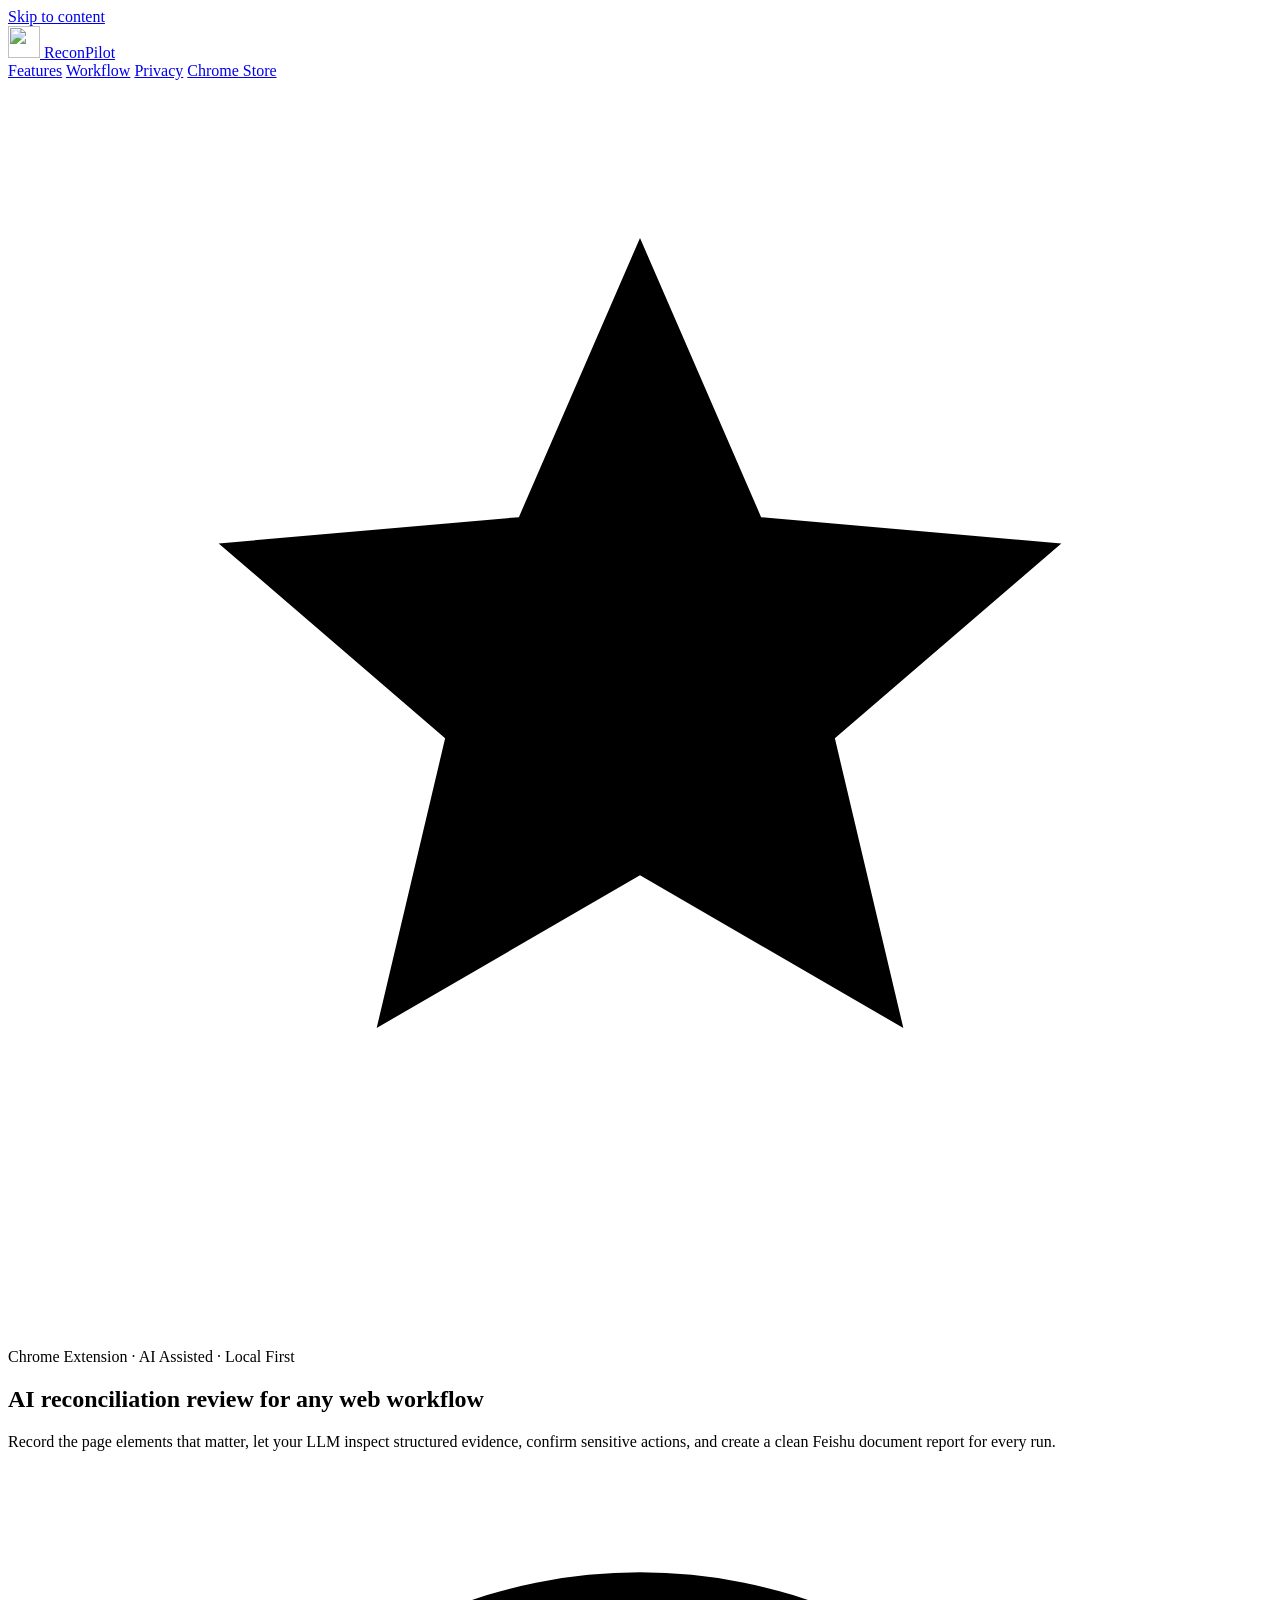
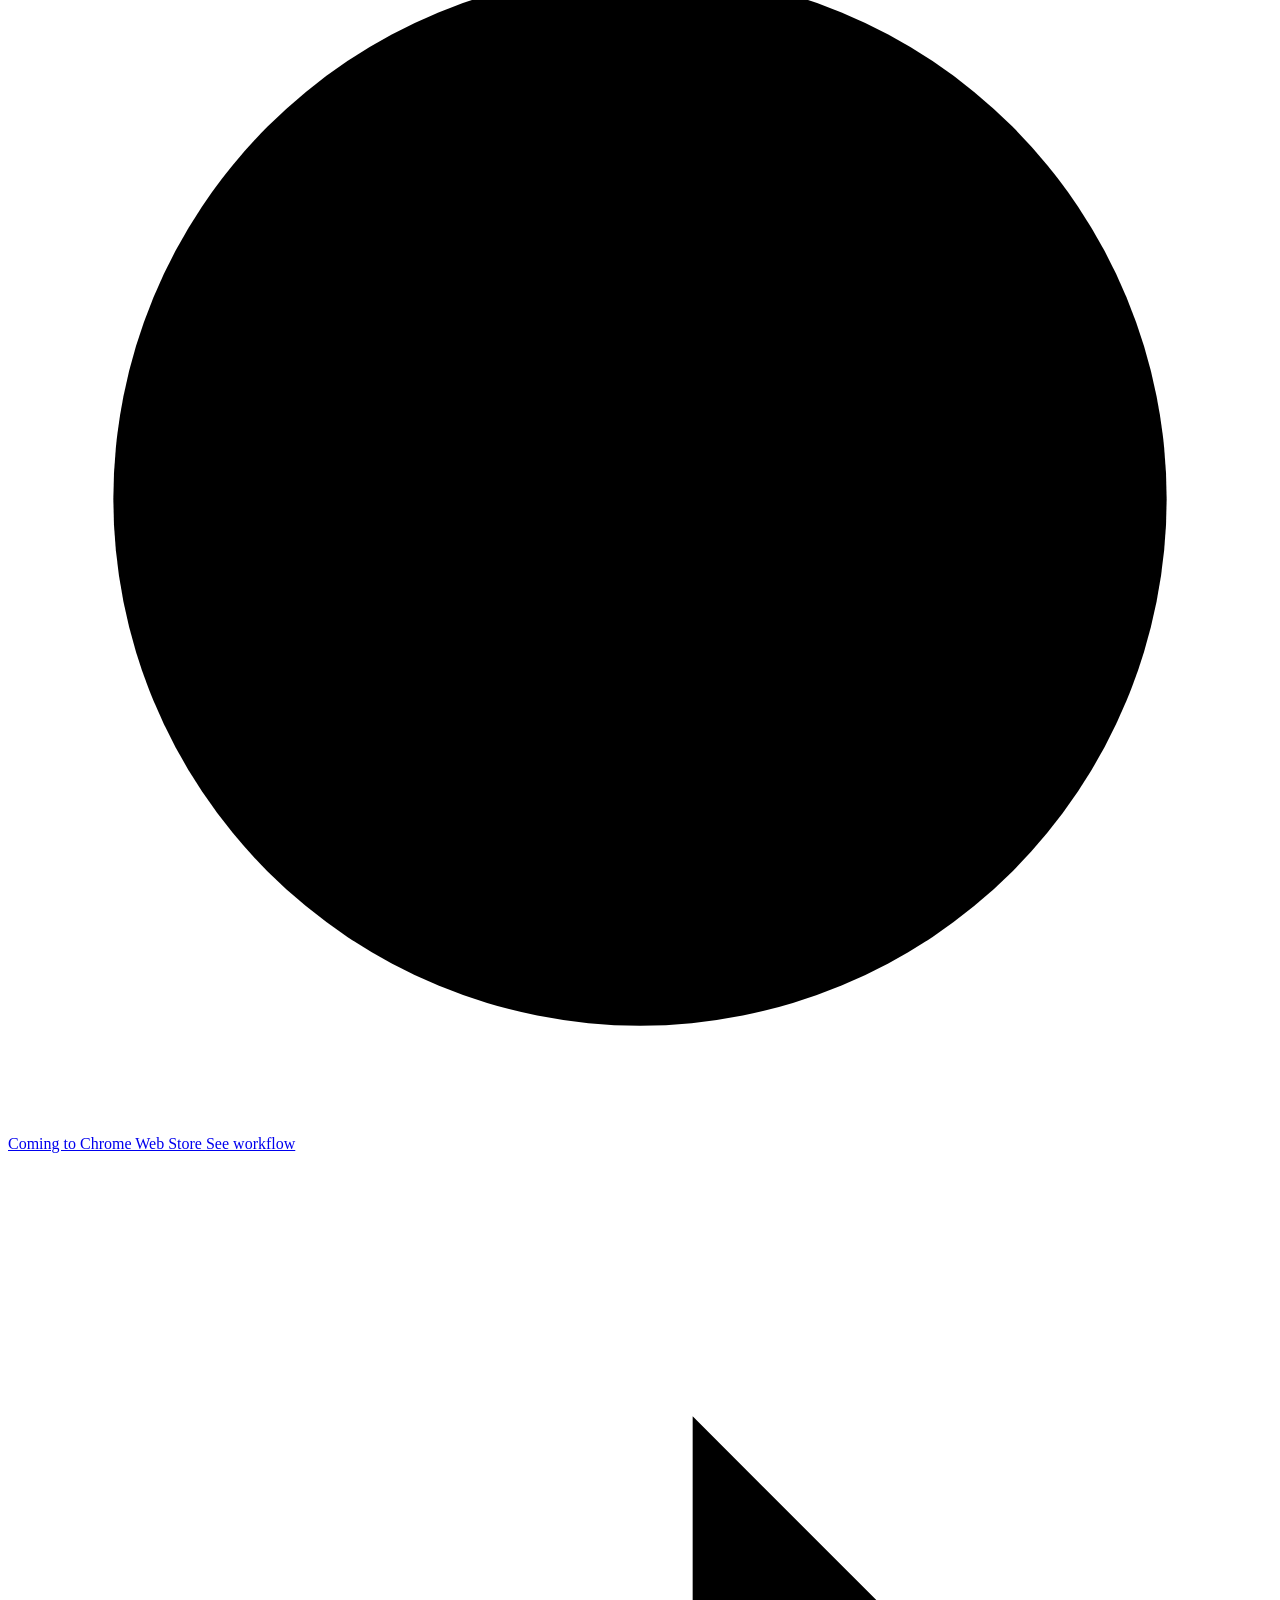
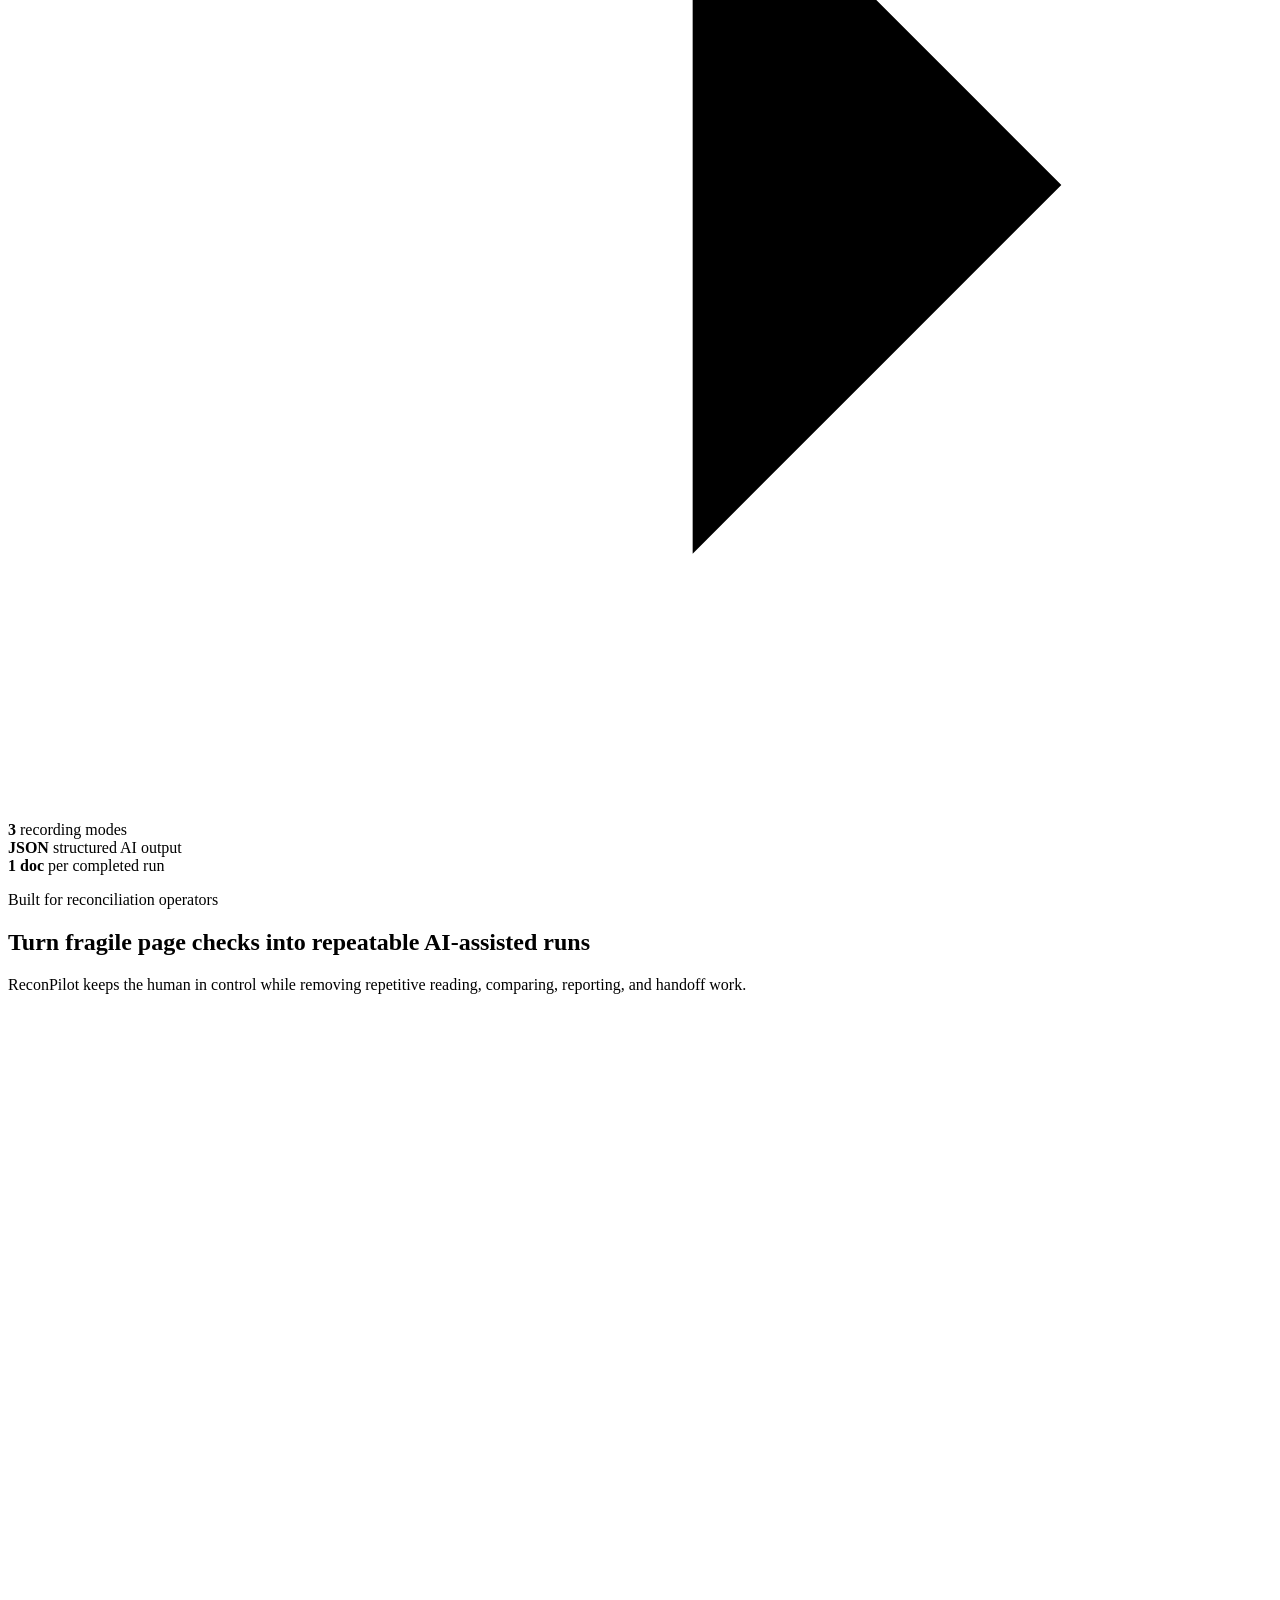
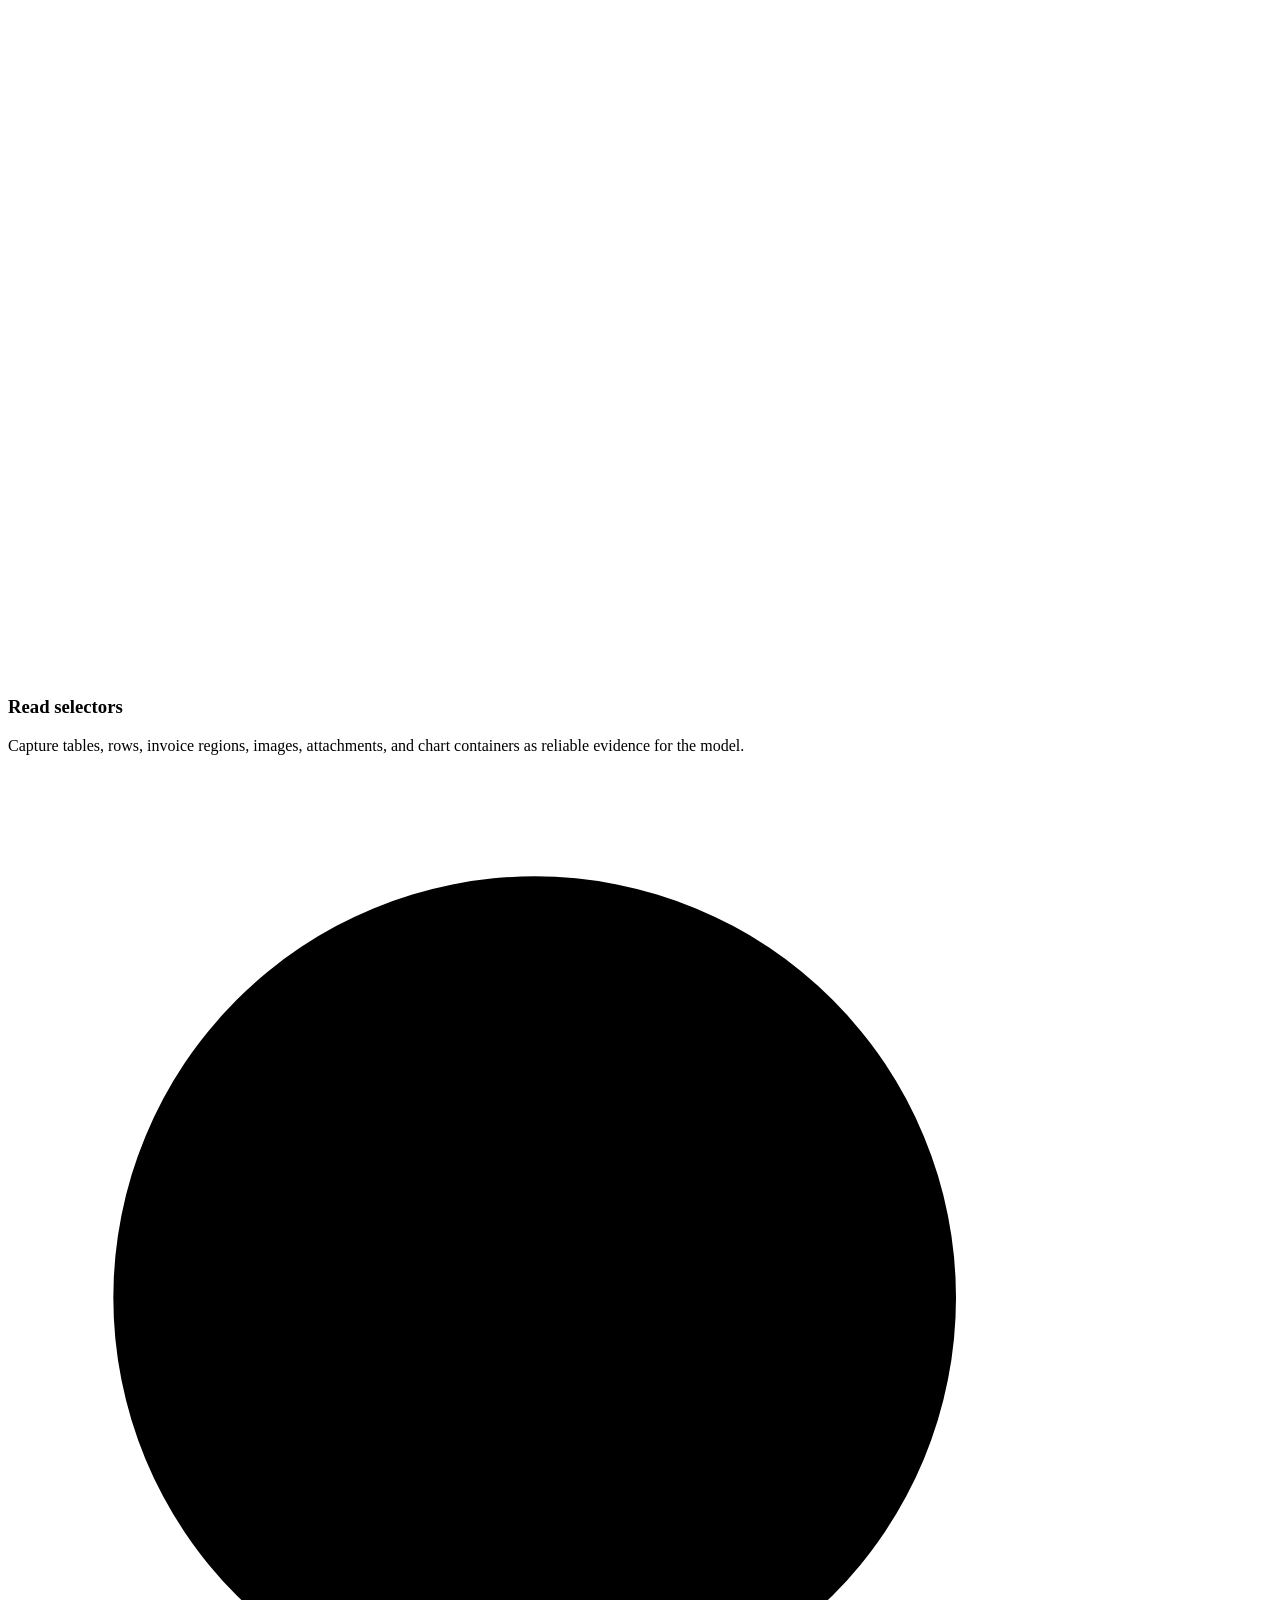
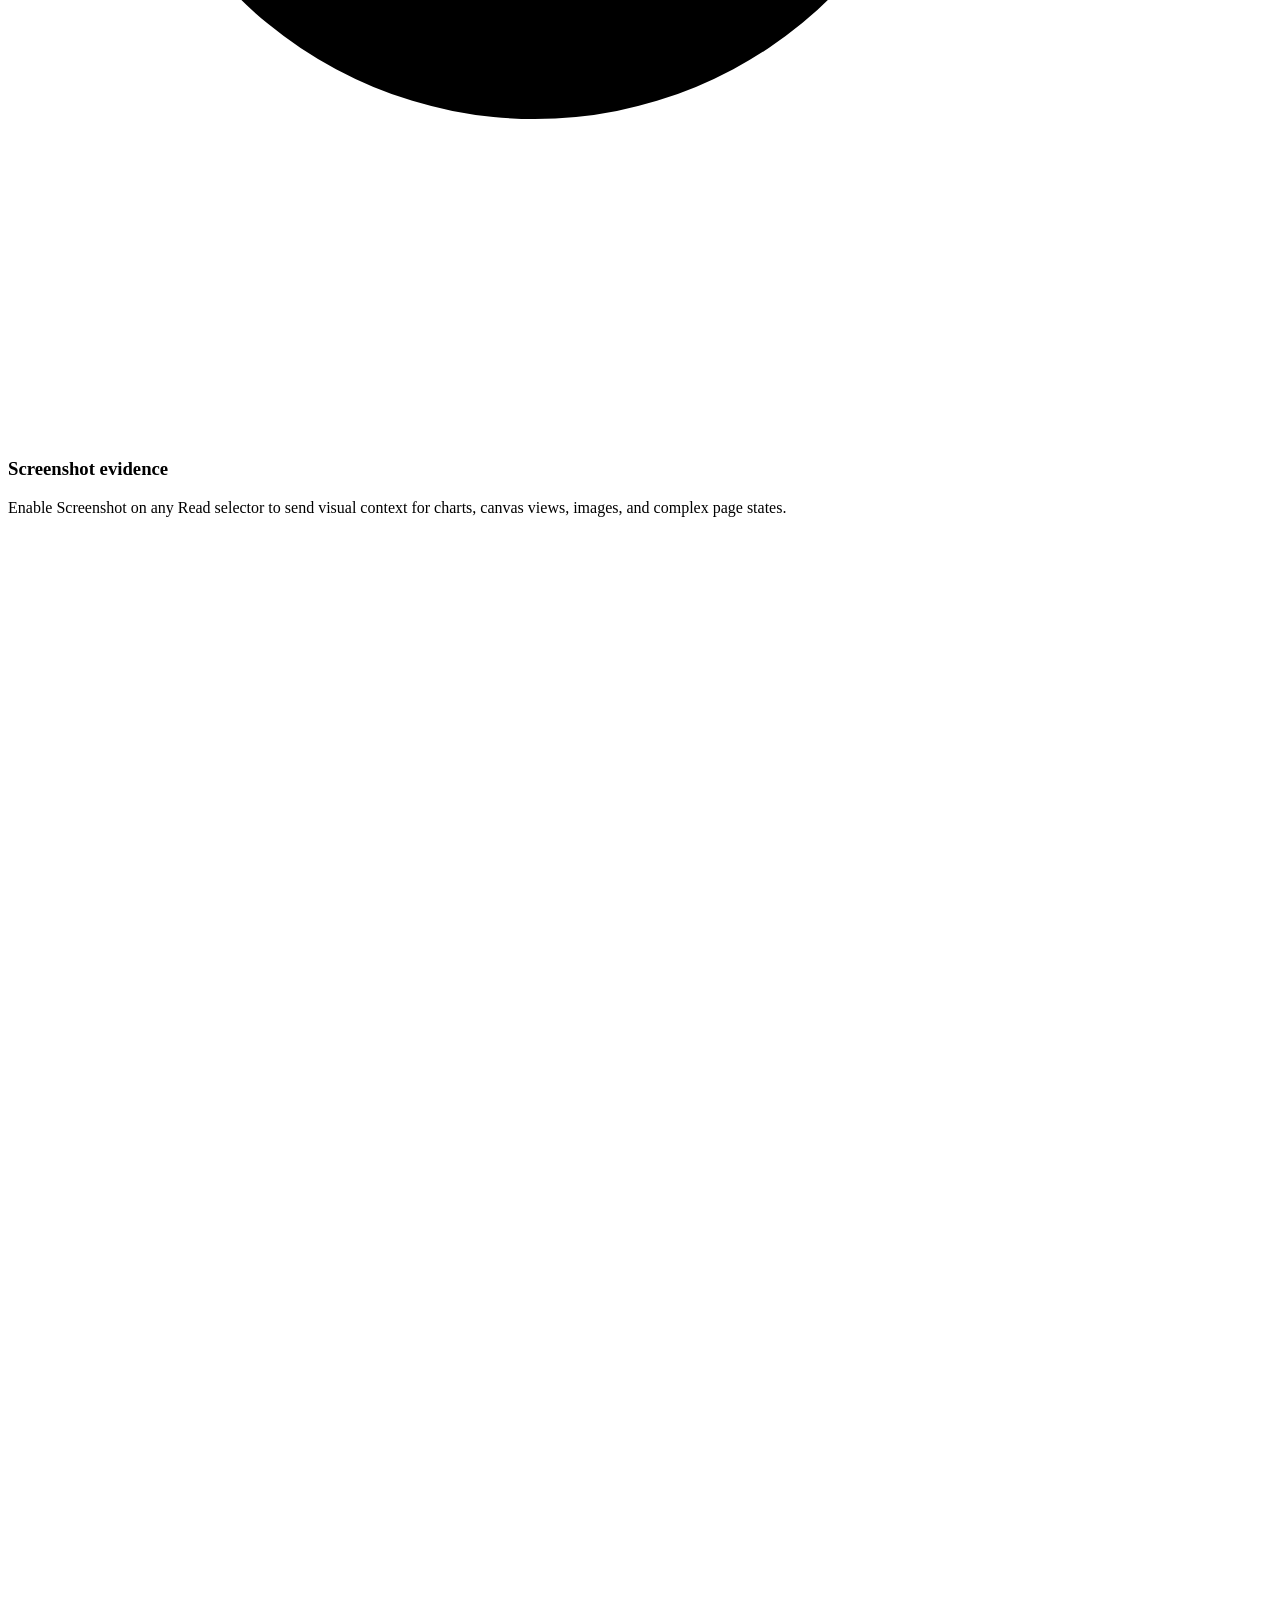
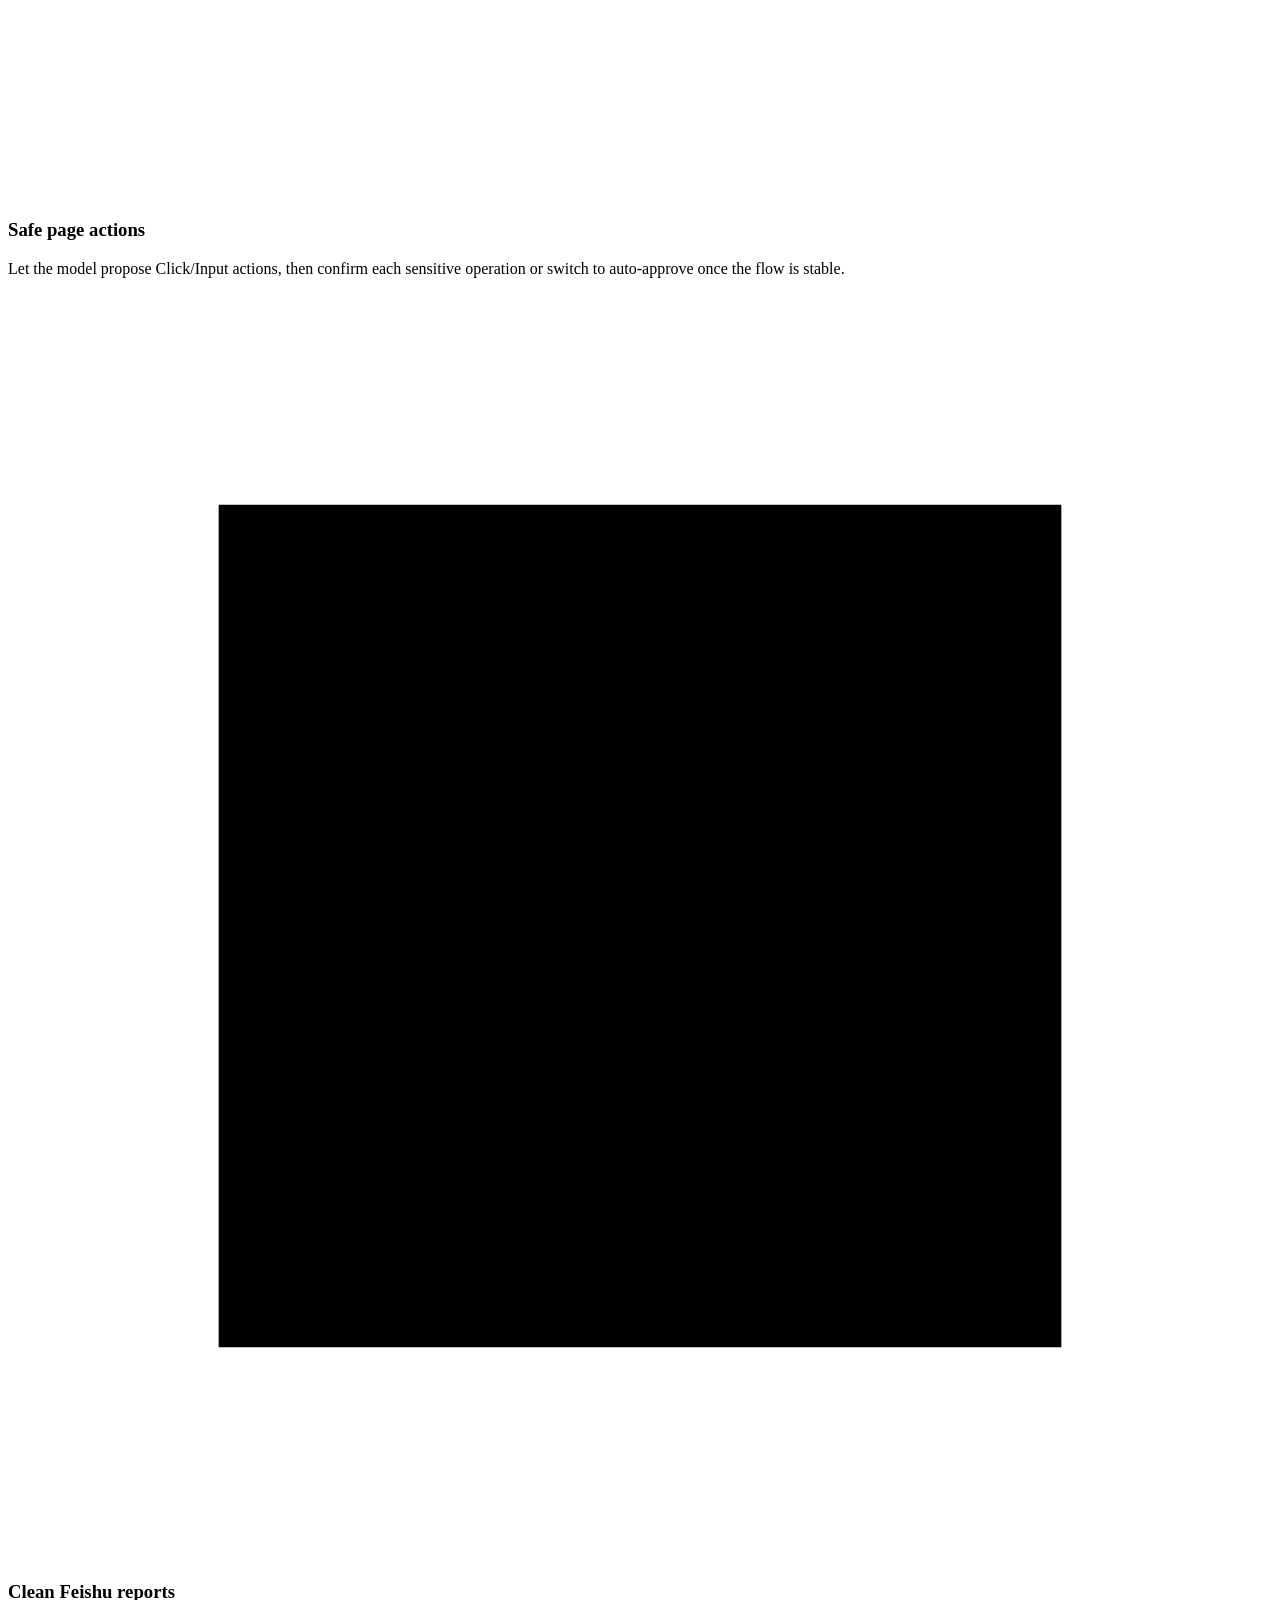
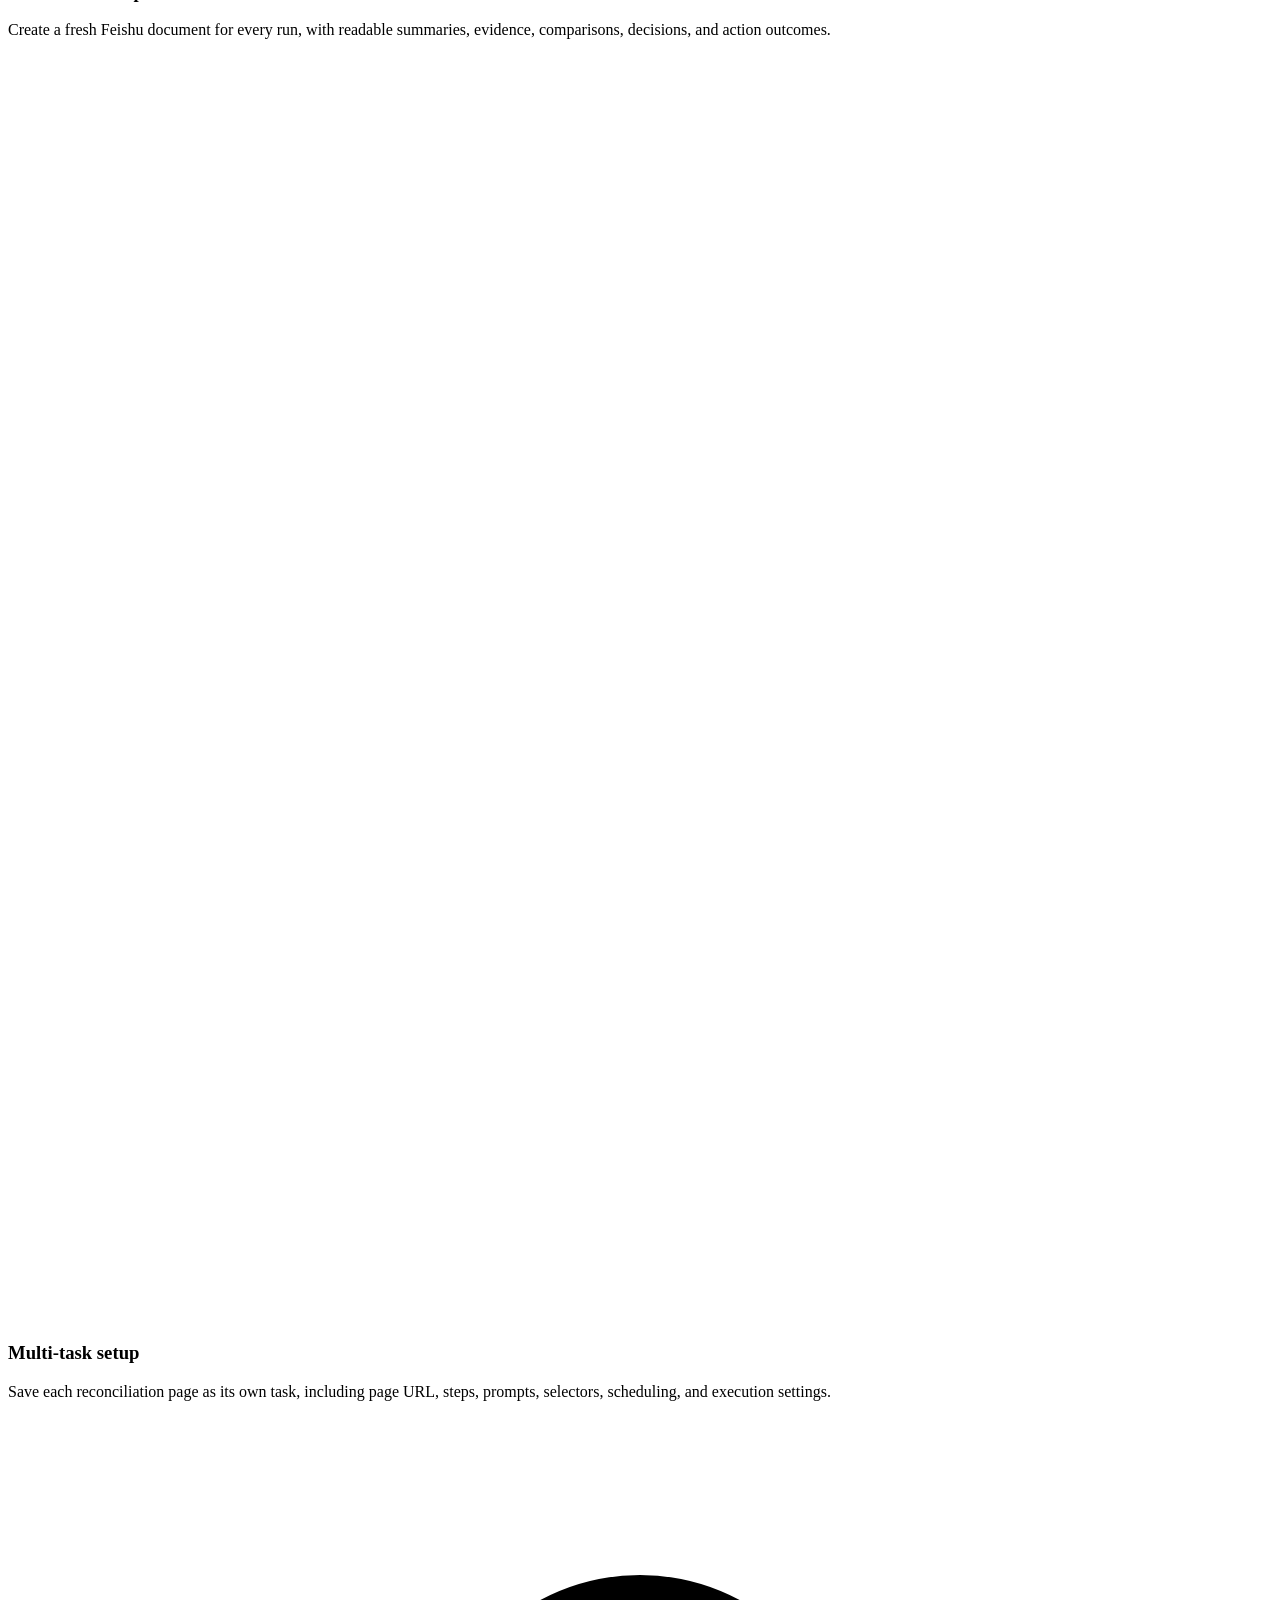
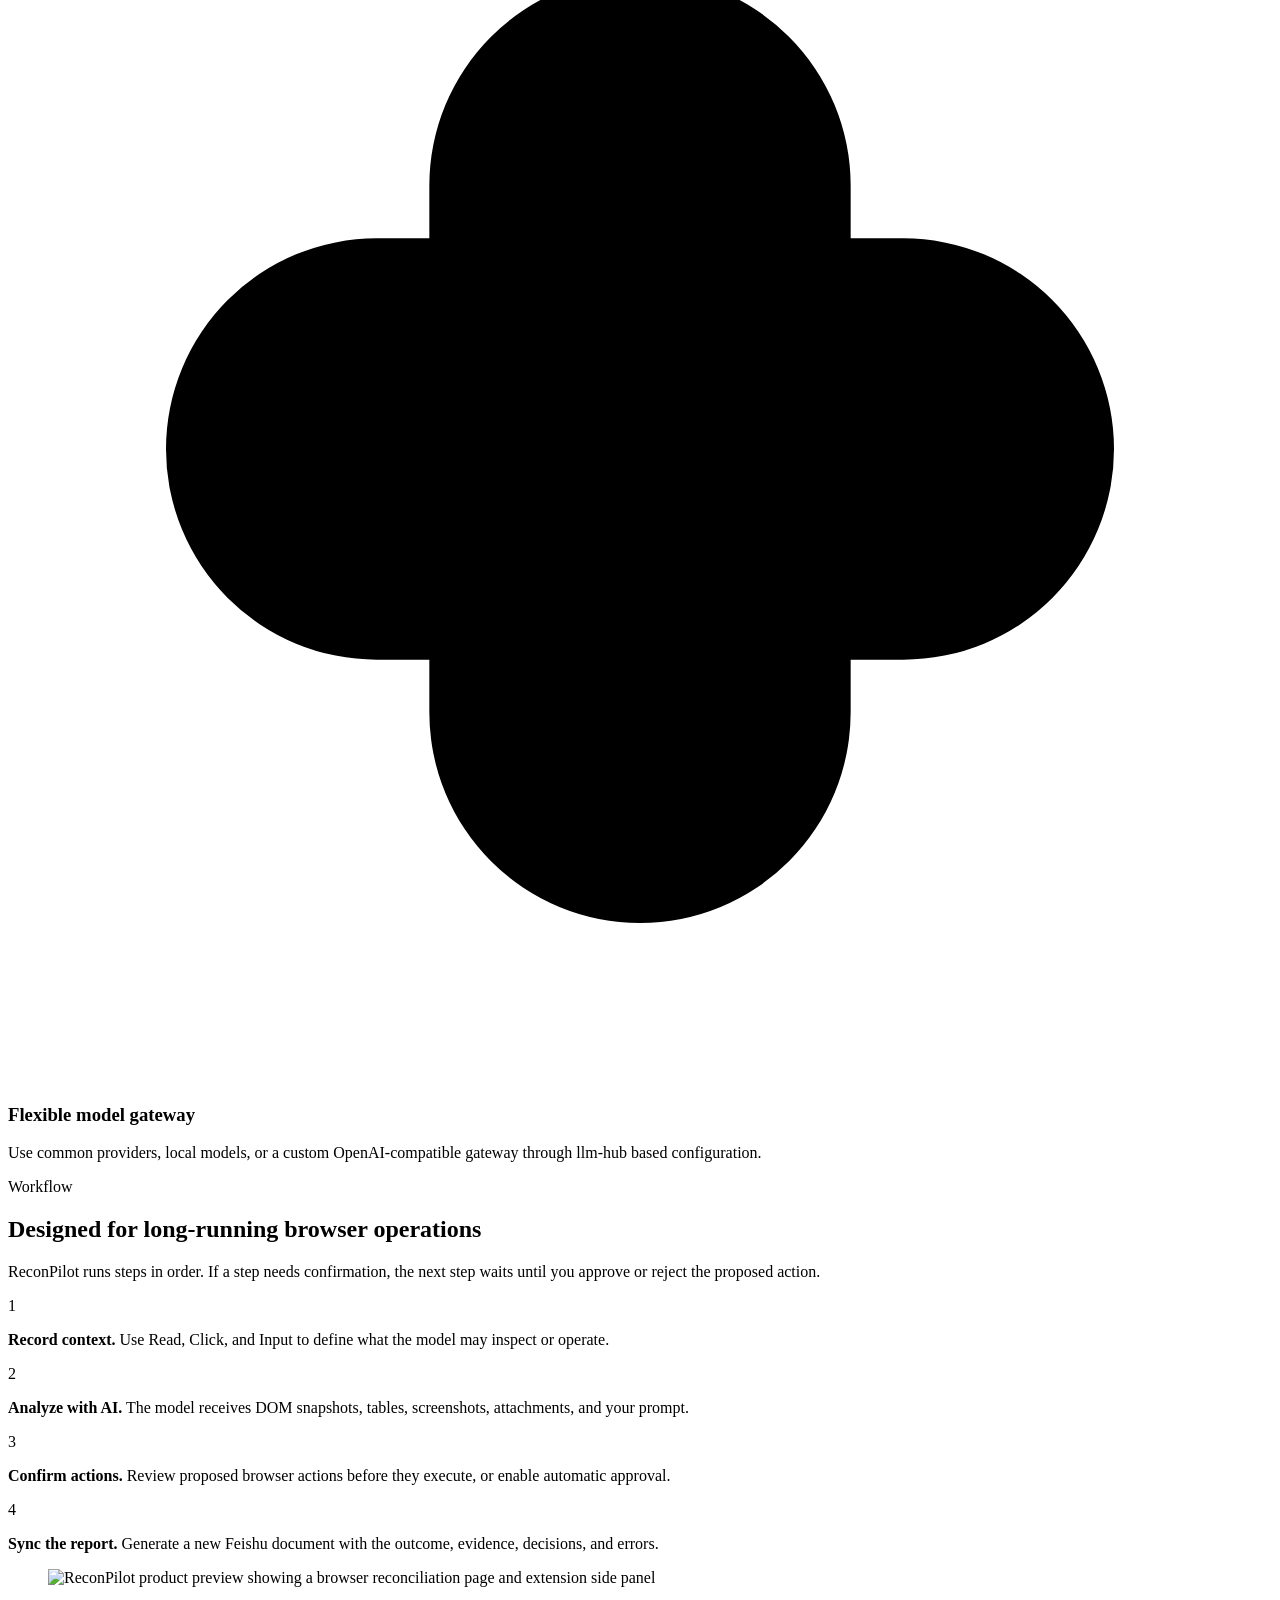
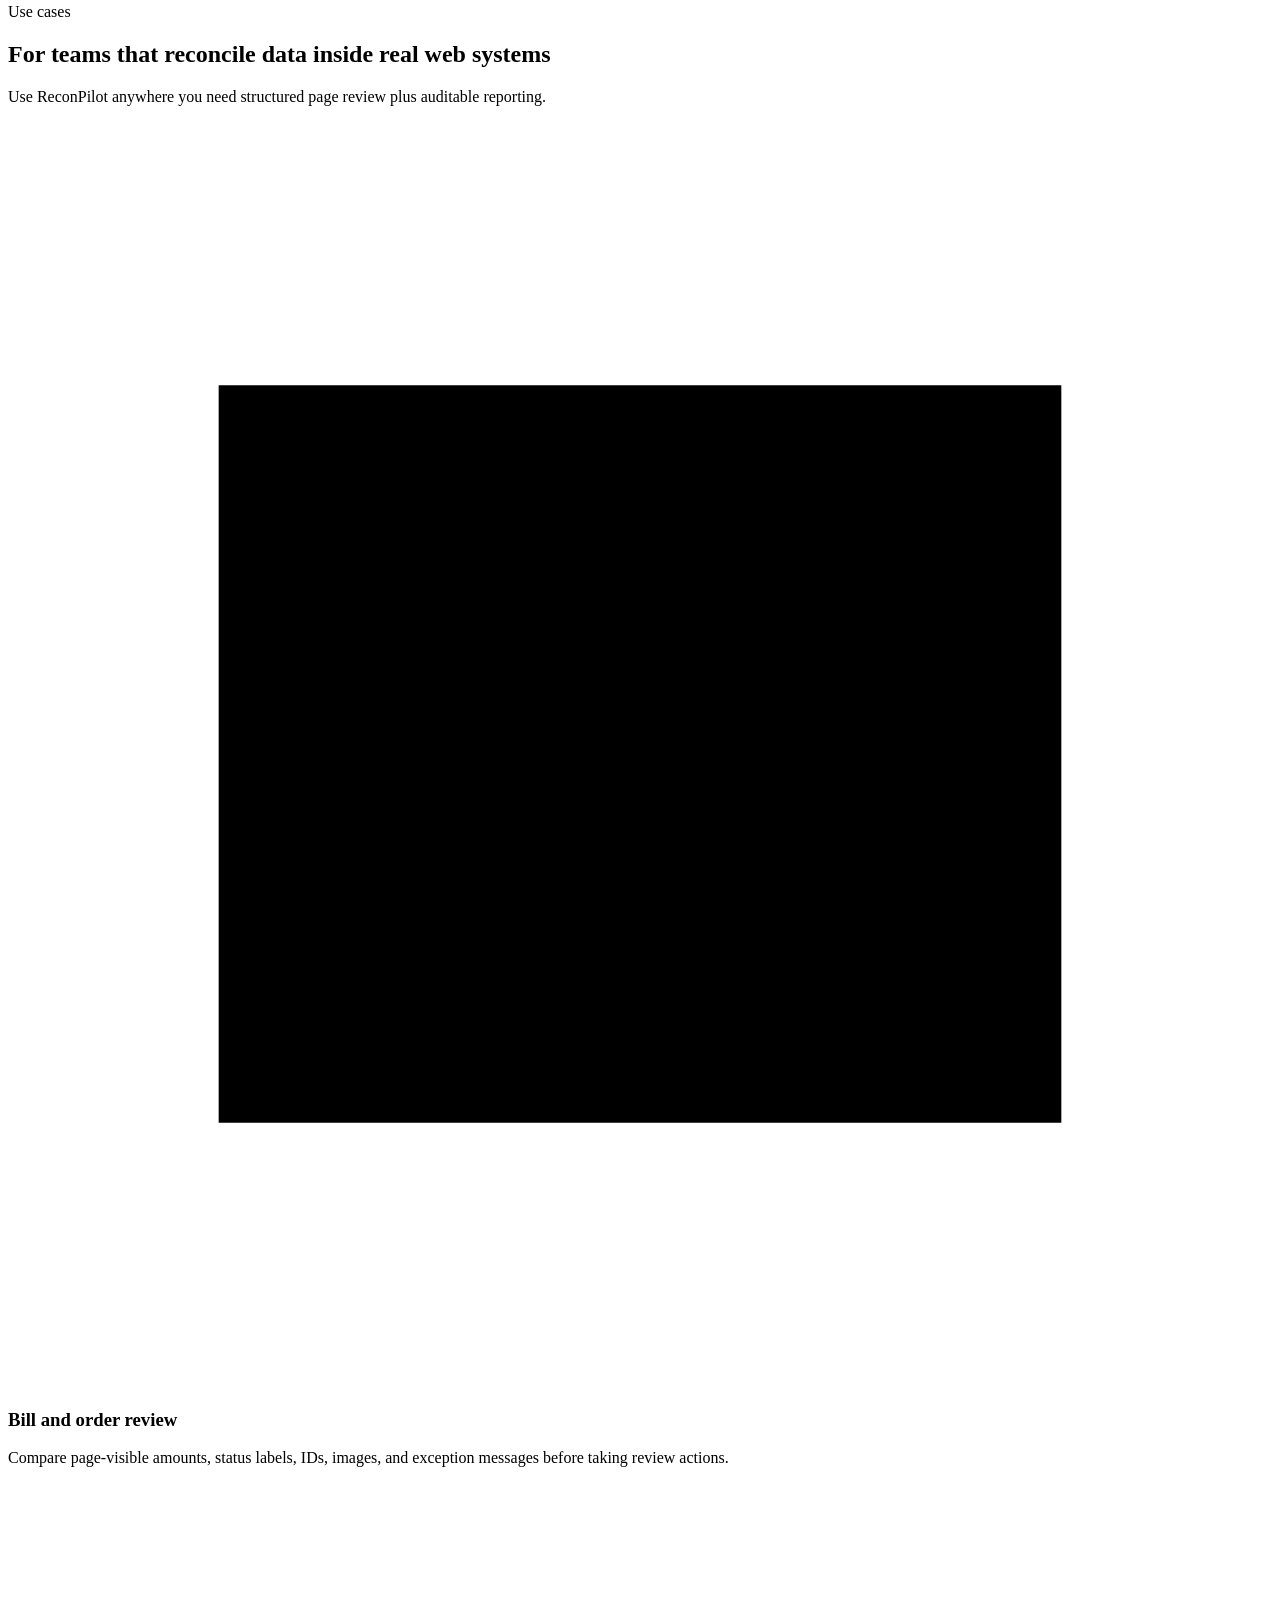
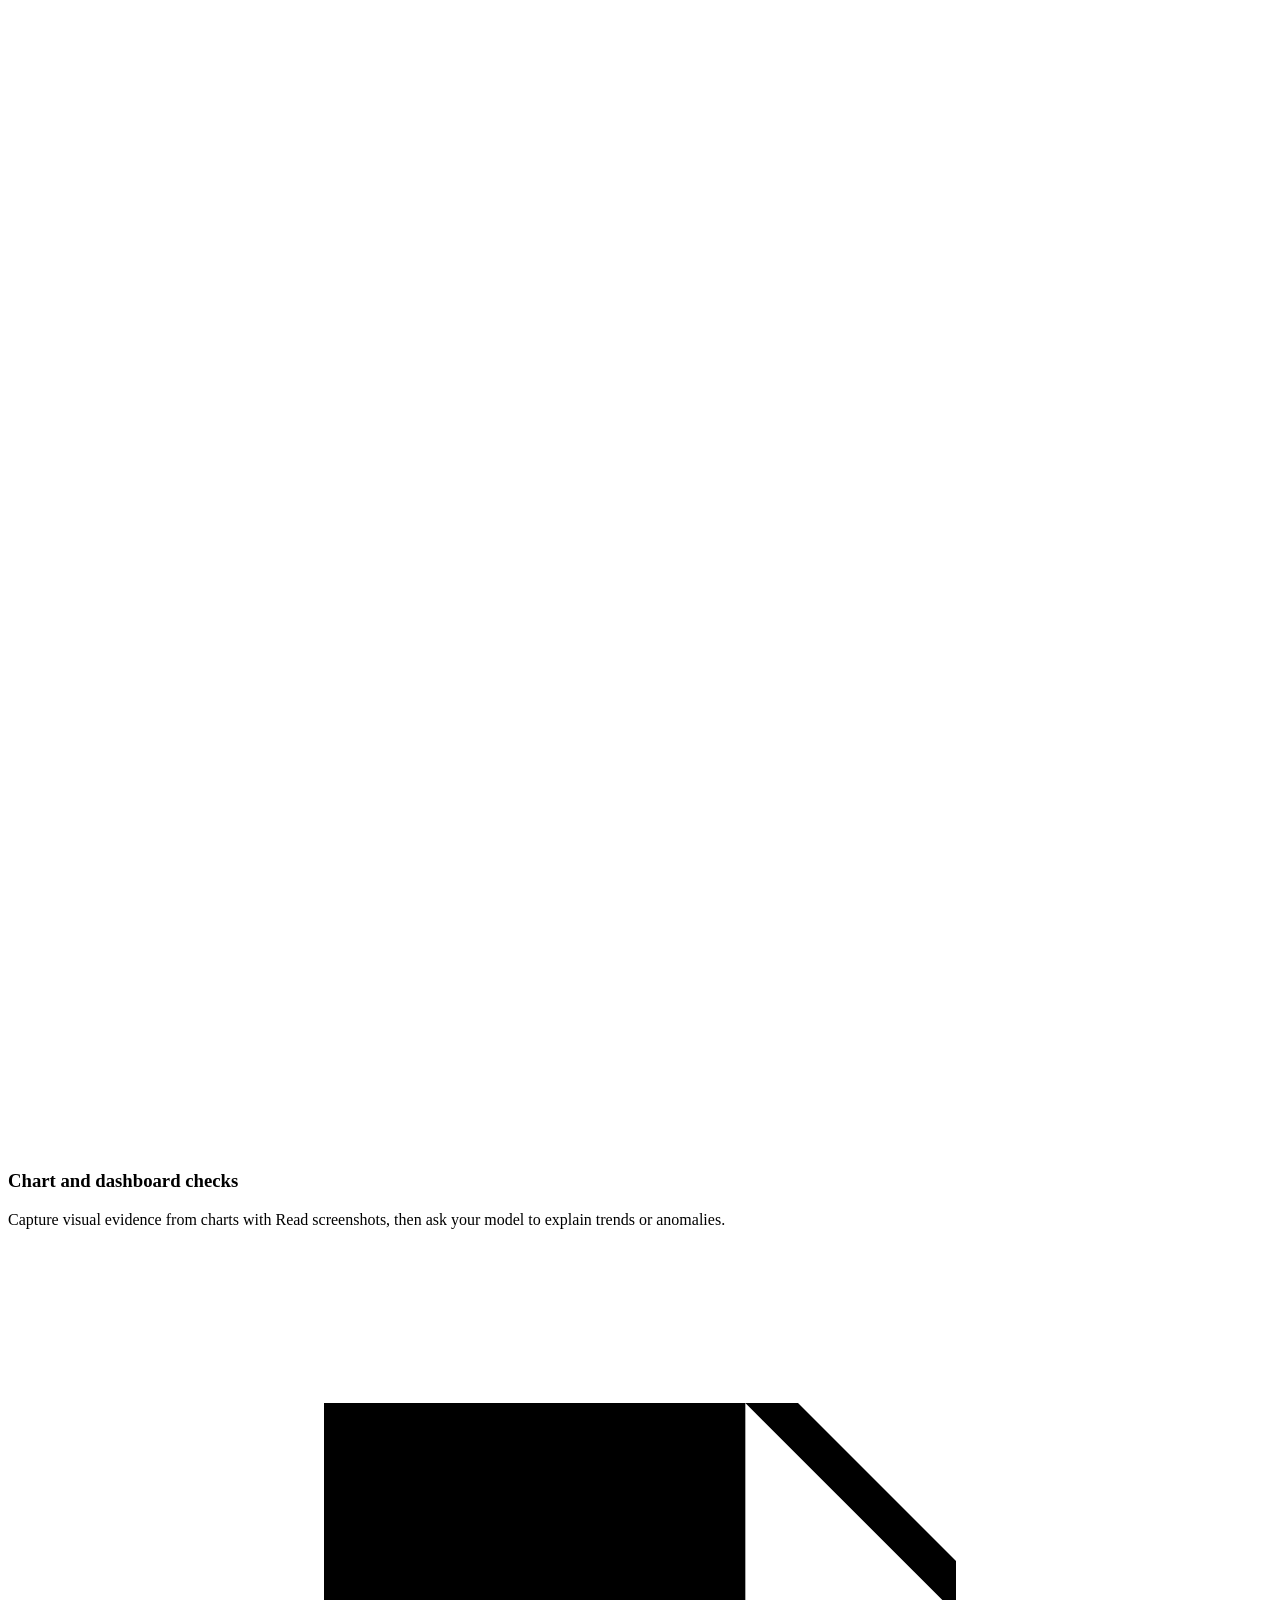
==== recon-pilot/index.html @ c2fac67c "feat:Introducing ReconPilot, a brand new Chrome extension" ====
<!doctype html>
<html lang="en">
  <head>
    <meta charset="UTF-8" />
    <meta name="viewport" content="width=device-width, initial-scale=1.0" />
    <meta
      name="description"
      content="ReconPilot is a Chrome extension for AI-assisted reconciliation review, selector-based browser workflows, and Feishu document reporting."
    />
    <title>ReconPilot - AI Reconciliation Review for Chrome</title>
    <link rel="icon" href="/icons/icon32.png" />
    <link rel="apple-touch-icon" href="/icons/icon128.png" />
    <link rel="stylesheet" crossorigin href="/assets/index.css">
  </head>
  <body>
    <a class="skip-link" href="#main">Skip to content</a>
    <header class="site-header">
      <div class="container header-inner">
        <a class="logo" href="#" aria-label="ReconPilot home">
          <img src="/icons/icon32.png" alt="" width="32" height="32" />
          <span>ReconPilot</span>
        </a>
        <nav aria-label="Primary navigation">
          <a href="#features">Features</a>
          <a href="#workflow">Workflow</a>
          <a href="#privacy">Privacy</a>
          <a class="nav-cta" href="#chrome-store">Chrome Store</a>
        </nav>
      </div>
    </header>

    <main id="main">
      <section class="hero" aria-labelledby="hero-title">
        <div class="hero-shade"></div>
        <div class="container hero-content">
          <div class="hero-badge">
            <svg viewBox="0 0 24 24" aria-hidden="true">
              <path d="M12 3l2.3 5.3 5.7.5-4.3 3.7 1.3 5.5-5-2.9-5 2.9 1.3-5.5L4 8.8l5.7-.5L12 3z" />
            </svg>
            Chrome Extension · AI Assisted · Local First
          </div>
          <h1 id="hero-title">AI reconciliation review for any web workflow</h1>
          <p>
            Record the page elements that matter, let your LLM inspect structured evidence, confirm sensitive actions, and create a clean Feishu document report for every run.
          </p>
          <div class="hero-actions">
            <a class="btn primary" href="#chrome-store">
              <svg viewBox="0 0 24 24" aria-hidden="true">
                <circle cx="12" cy="12" r="10"></circle>
                <circle cx="12" cy="12" r="4"></circle>
                <path d="M21.2 8H12M4 6.1 8.5 14M10.9 21.9 15.5 14"></path>
              </svg>
              Coming to Chrome Web Store
            </a>
            <a class="btn secondary" href="#workflow">
              See workflow
              <svg viewBox="0 0 24 24" aria-hidden="true">
                <path d="M5 12h14M13 5l7 7-7 7"></path>
              </svg>
            </a>
          </div>
          <div class="hero-stats" aria-label="Product highlights">
            <div>
              <strong>3</strong>
              <span>recording modes</span>
            </div>
            <div>
              <strong>JSON</strong>
              <span>structured AI output</span>
            </div>
            <div>
              <strong>1 doc</strong>
              <span>per completed run</span>
            </div>
          </div>
        </div>
      </section>

      <section class="features" id="features">
        <div class="container">
          <div class="section-header">
            <p class="eyebrow">Built for reconciliation operators</p>
            <h2>Turn fragile page checks into repeatable AI-assisted runs</h2>
            <p>ReconPilot keeps the human in control while removing repetitive reading, comparing, reporting, and handoff work.</p>
          </div>
          <div class="features-grid">
            <article class="feature-card">
              <div class="feature-icon">
                <svg viewBox="0 0 24 24" aria-hidden="true">
                  <path d="M4 7h16M4 12h10M4 17h7"></path>
                </svg>
              </div>
              <h3>Read selectors</h3>
              <p>Capture tables, rows, invoice regions, images, attachments, and chart containers as reliable evidence for the model.</p>
            </article>
            <article class="feature-card">
              <div class="feature-icon accent-blue">
                <svg viewBox="0 0 24 24" aria-hidden="true">
                  <path d="M15 15 21 21M10 18a8 8 0 1 1 0-16 8 8 0 0 1 0 16z"></path>
                </svg>
              </div>
              <h3>Screenshot evidence</h3>
              <p>Enable Screenshot on any Read selector to send visual context for charts, canvas views, images, and complex page states.</p>
            </article>
            <article class="feature-card">
              <div class="feature-icon accent-amber">
                <svg viewBox="0 0 24 24" aria-hidden="true">
                  <path d="M12 3v18M5 8h14M7 16h10"></path>
                </svg>
              </div>
              <h3>Safe page actions</h3>
              <p>Let the model propose Click/Input actions, then confirm each sensitive operation or switch to auto-approve once the flow is stable.</p>
            </article>
            <article class="feature-card">
              <div class="feature-icon accent-indigo">
                <svg viewBox="0 0 24 24" aria-hidden="true">
                  <path d="M4 4h16v16H4zM8 8h8M8 12h8M8 16h5"></path>
                </svg>
              </div>
              <h3>Clean Feishu reports</h3>
              <p>Create a fresh Feishu document for every run, with readable summaries, evidence, comparisons, decisions, and action outcomes.</p>
            </article>
            <article class="feature-card">
              <div class="feature-icon">
                <svg viewBox="0 0 24 24" aria-hidden="true">
                  <path d="M3 6h18M6 12h12M10 18h4"></path>
                </svg>
              </div>
              <h3>Multi-task setup</h3>
              <p>Save each reconciliation page as its own task, including page URL, steps, prompts, selectors, scheduling, and execution settings.</p>
            </article>
            <article class="feature-card">
              <div class="feature-icon accent-blue">
                <svg viewBox="0 0 24 24" aria-hidden="true">
                  <path d="M12 3a4 4 0 0 1 4 4v1h1a4 4 0 0 1 0 8h-1v1a4 4 0 0 1-8 0v-1H7a4 4 0 0 1 0-8h1V7a4 4 0 0 1 4-4z"></path>
                </svg>
              </div>
              <h3>Flexible model gateway</h3>
              <p>Use common providers, local models, or a custom OpenAI-compatible gateway through llm-hub based configuration.</p>
            </article>
          </div>
        </div>
      </section>

      <section class="showcase" id="workflow">
        <div class="container showcase-grid">
          <div>
            <p class="eyebrow">Workflow</p>
            <h2>Designed for long-running browser operations</h2>
            <p>
              ReconPilot runs steps in order. If a step needs confirmation, the next step waits until you approve or reject the proposed action.
            </p>
            <div class="workflow-list">
              <div>
                <span>1</span>
                <p><strong>Record context.</strong> Use Read, Click, and Input to define what the model may inspect or operate.</p>
              </div>
              <div>
                <span>2</span>
                <p><strong>Analyze with AI.</strong> The model receives DOM snapshots, tables, screenshots, attachments, and your prompt.</p>
              </div>
              <div>
                <span>3</span>
                <p><strong>Confirm actions.</strong> Review proposed browser actions before they execute, or enable automatic approval.</p>
              </div>
              <div>
                <span>4</span>
                <p><strong>Sync the report.</strong> Generate a new Feishu document with the outcome, evidence, decisions, and errors.</p>
              </div>
            </div>
          </div>
          <figure class="product-preview">
            <img src="/website/reconpilot-hero.png" alt="ReconPilot product preview showing a browser reconciliation page and extension side panel" width="1600" height="900" loading="lazy" />
          </figure>
        </div>
      </section>

      <section class="use-cases">
        <div class="container">
          <div class="section-header">
            <p class="eyebrow">Use cases</p>
            <h2>For teams that reconcile data inside real web systems</h2>
            <p>Use ReconPilot anywhere you need structured page review plus auditable reporting.</p>
          </div>
          <div class="use-cases-grid">
            <article class="use-case-card">
              <div class="use-case-icon">
                <svg viewBox="0 0 24 24" aria-hidden="true">
                  <path d="M4 5h16v14H4zM4 10h16M9 5v14"></path>
                </svg>
              </div>
              <div>
                <h3>Bill and order review</h3>
                <p>Compare page-visible amounts, status labels, IDs, images, and exception messages before taking review actions.</p>
              </div>
            </article>
            <article class="use-case-card">
              <div class="use-case-icon">
                <svg viewBox="0 0 24 24" aria-hidden="true">
                  <path d="M5 20V8M12 20V4M19 20v-9"></path>
                </svg>
              </div>
              <div>
                <h3>Chart and dashboard checks</h3>
                <p>Capture visual evidence from charts with Read screenshots, then ask your model to explain trends or anomalies.</p>
              </div>
            </article>
            <article class="use-case-card">
              <div class="use-case-icon">
                <svg viewBox="0 0 24 24" aria-hidden="true">
                  <path d="M6 3h9l3 3v15H6zM14 3v4h4M9 12h6M9 16h6"></path>
                </svg>
              </div>
              <div>
                <h3>Document-backed evidence</h3>
                <p>Let the extension collect image, text, and document metadata from the page and preserve findings in the final report.</p>
              </div>
            </article>
            <article class="use-case-card">
              <div class="use-case-icon">
                <svg viewBox="0 0 24 24" aria-hidden="true">
                  <path d="M12 3v4M12 17v4M4.9 4.9l2.8 2.8M16.3 16.3l2.8 2.8M3 12h4M17 12h4M4.9 19.1l2.8-2.8M16.3 7.7l2.8-2.8"></path>
                </svg>
              </div>
              <div>
                <h3>Scheduled review routines</h3>
                <p>Run configured tasks on Chrome alarms when the browser is open and the target system is already logged in.</p>
              </div>
            </article>
          </div>
        </div>
      </section>

      <section class="privacy" id="privacy">
        <div class="container privacy-grid">
          <div>
            <p class="eyebrow">Local-first controls</p>
            <h2>Private by design for operational work</h2>
            <p>
              ReconPilot is built as a local Chrome extension. Credentials are stored in Chrome extension storage on your machine, and external calls happen only to services you configure.
            </p>
          </div>
          <div class="privacy-list">
            <div>
              <strong>No fixed business URL</strong>
              <span>Run on any normal web page and save page-specific tasks as needed.</span>
            </div>
            <div>
              <strong>Human confirmation</strong>
              <span>Keep confirmation on while tuning prompts, then disable it when the workflow is trusted.</span>
            </div>
            <div>
              <strong>Explicit integrations</strong>
              <span>LLM gateways and Feishu document sync use the App ID, App Secret, API Key, and model settings you provide.</span>
            </div>
          </div>
        </div>
      </section>

      <section class="faq" id="faq">
        <div class="container">
          <div class="section-header">
            <p class="eyebrow">FAQ</p>
            <h2>Questions before installing</h2>
          </div>
          <div class="faq-list">
            <details>
              <summary>Does ReconPilot work only on one website?</summary>
              <p>No. It can run on any normal web page. Each saved task keeps its own page URL, steps, prompts, and selectors.</p>
            </details>
            <details>
              <summary>Can the AI execute arbitrary JavaScript?</summary>
              <p>No. The model returns structured JSON. ReconPilot only executes safe local action types such as click, input, wait, scroll, keyboard, and download.</p>
            </details>
            <details>
              <summary>How does Feishu sync work?</summary>
              <p>Each completed run can create a new Feishu document and write a clean Markdown-converted report. Sync can be turned off per settings.</p>
            </details>
            <details>
              <summary>What if my model cannot analyze images?</summary>
              <p>ReconPilot records screenshot and image metadata. If the chosen model or gateway rejects vision input, the result should be marked as needs_review instead of inventing visual facts.</p>
            </details>
          </div>
        </div>
      </section>

      <section class="chrome-store" id="chrome-store">
        <div class="container store-panel">
          <div>
            <p class="eyebrow">Chrome Web Store ready</p>
            <h2>Prepare your team for guided reconciliation</h2>
            <p>Use this page as the product homepage for the Chrome Store listing. Replace the CTA link after the store item is approved.</p>
          </div>
          <a class="btn store-btn" href="#" aria-label="Chrome Web Store link placeholder">
            <svg viewBox="0 0 24 24" aria-hidden="true">
              <circle cx="12" cy="12" r="10"></circle>
              <circle cx="12" cy="12" r="4"></circle>
              <path d="M21.2 8H12M4 6.1 8.5 14M10.9 21.9 15.5 14"></path>
            </svg>
            Store link coming soon
          </a>
        </div>
      </section>
    </main>

    <footer>
      <div class="container footer-grid">
        <div class="footer-brand">
          <a class="logo footer-logo" href="#">
            <img src="/icons/icon32.png" alt="" width="32" height="32" />
            <span>ReconPilot</span>
          </a>
          <p>AI-assisted reconciliation review, browser action planning, and Feishu document reporting for Chrome.</p>
        </div>
        <div class="footer-links">
          <div>
            <h3>Product</h3>
            <a href="#features">Features</a>
            <a href="#workflow">Workflow</a>
            <a href="#chrome-store">Chrome Store</a>
          </div>
          <div>
            <h3>Trust</h3>
            <a href="#privacy">Privacy</a>
            <a href="#faq">FAQ</a>
          </div>
        </div>
      </div>
      <div class="container footer-bottom">
        <span>© 2026 ReconPilot. Built for local/private reconciliation workflows.</span>
      </div>
    </footer>
  </body>
</html>
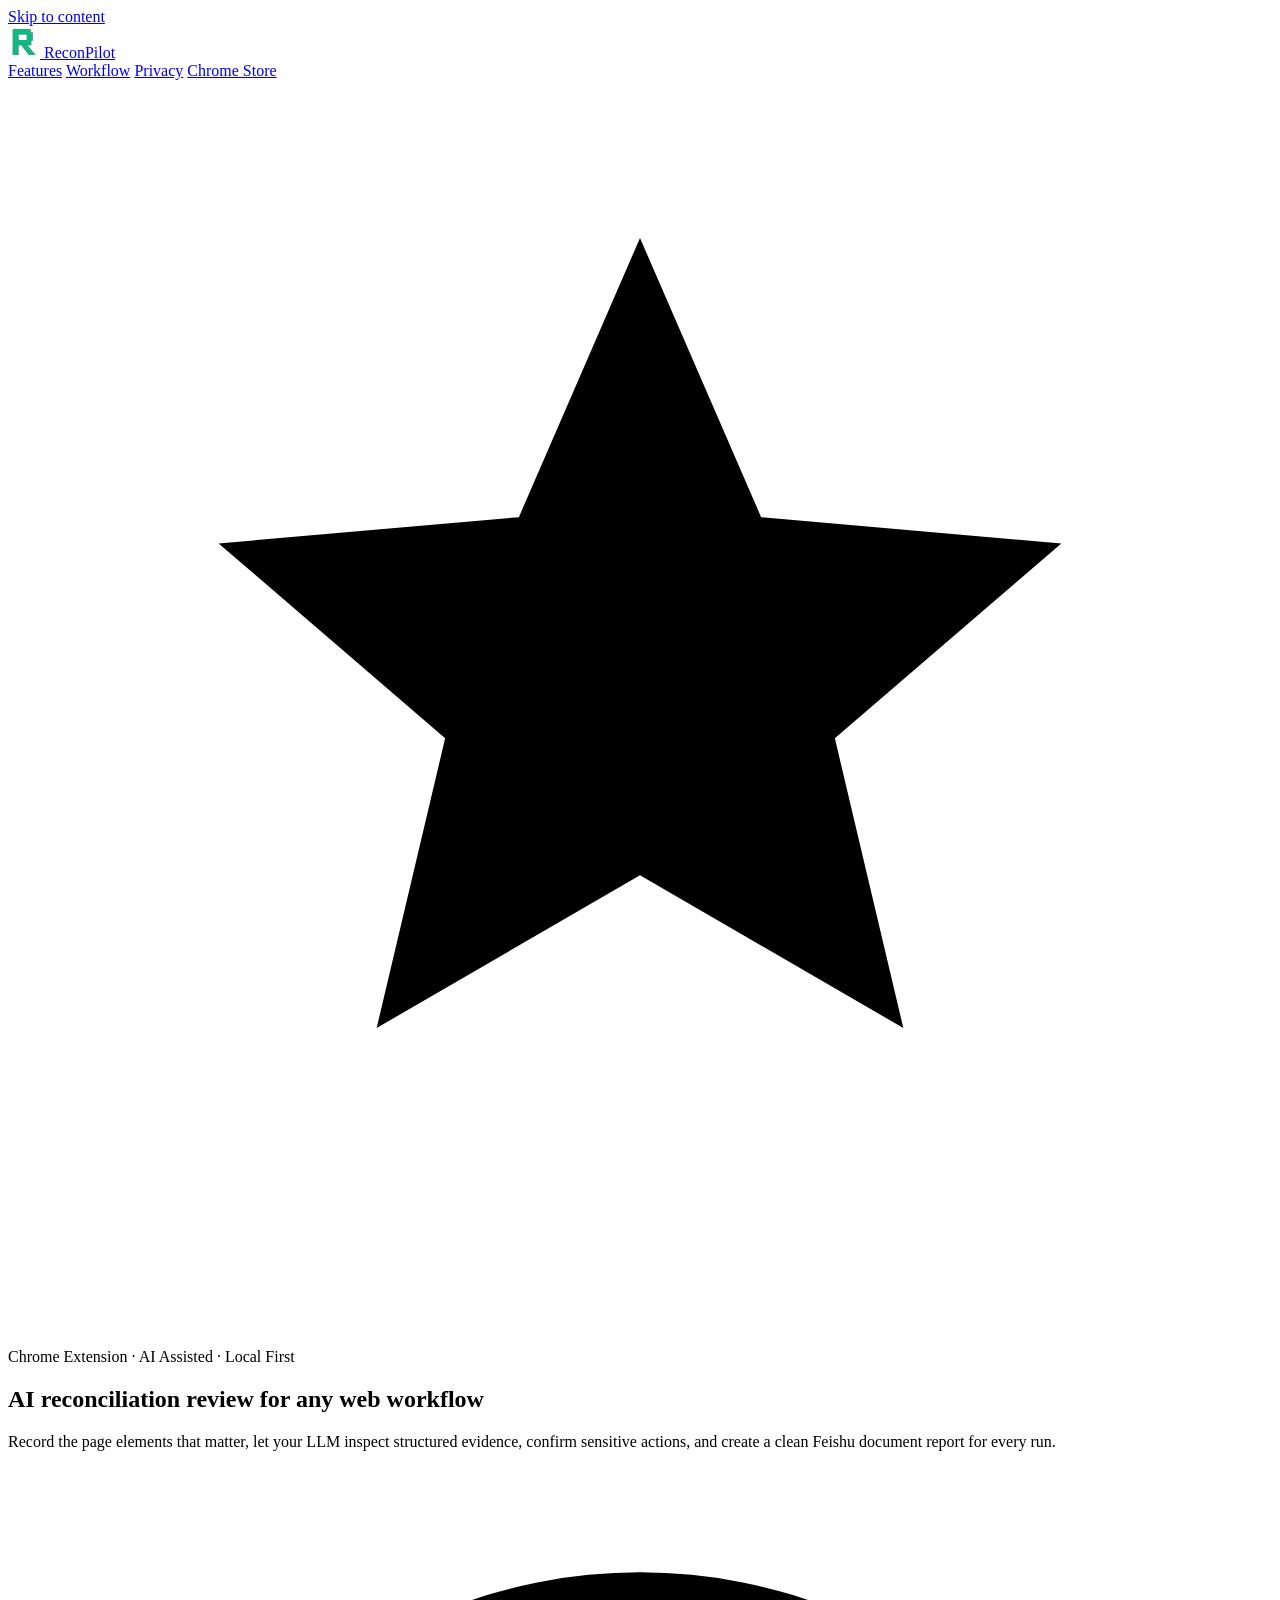
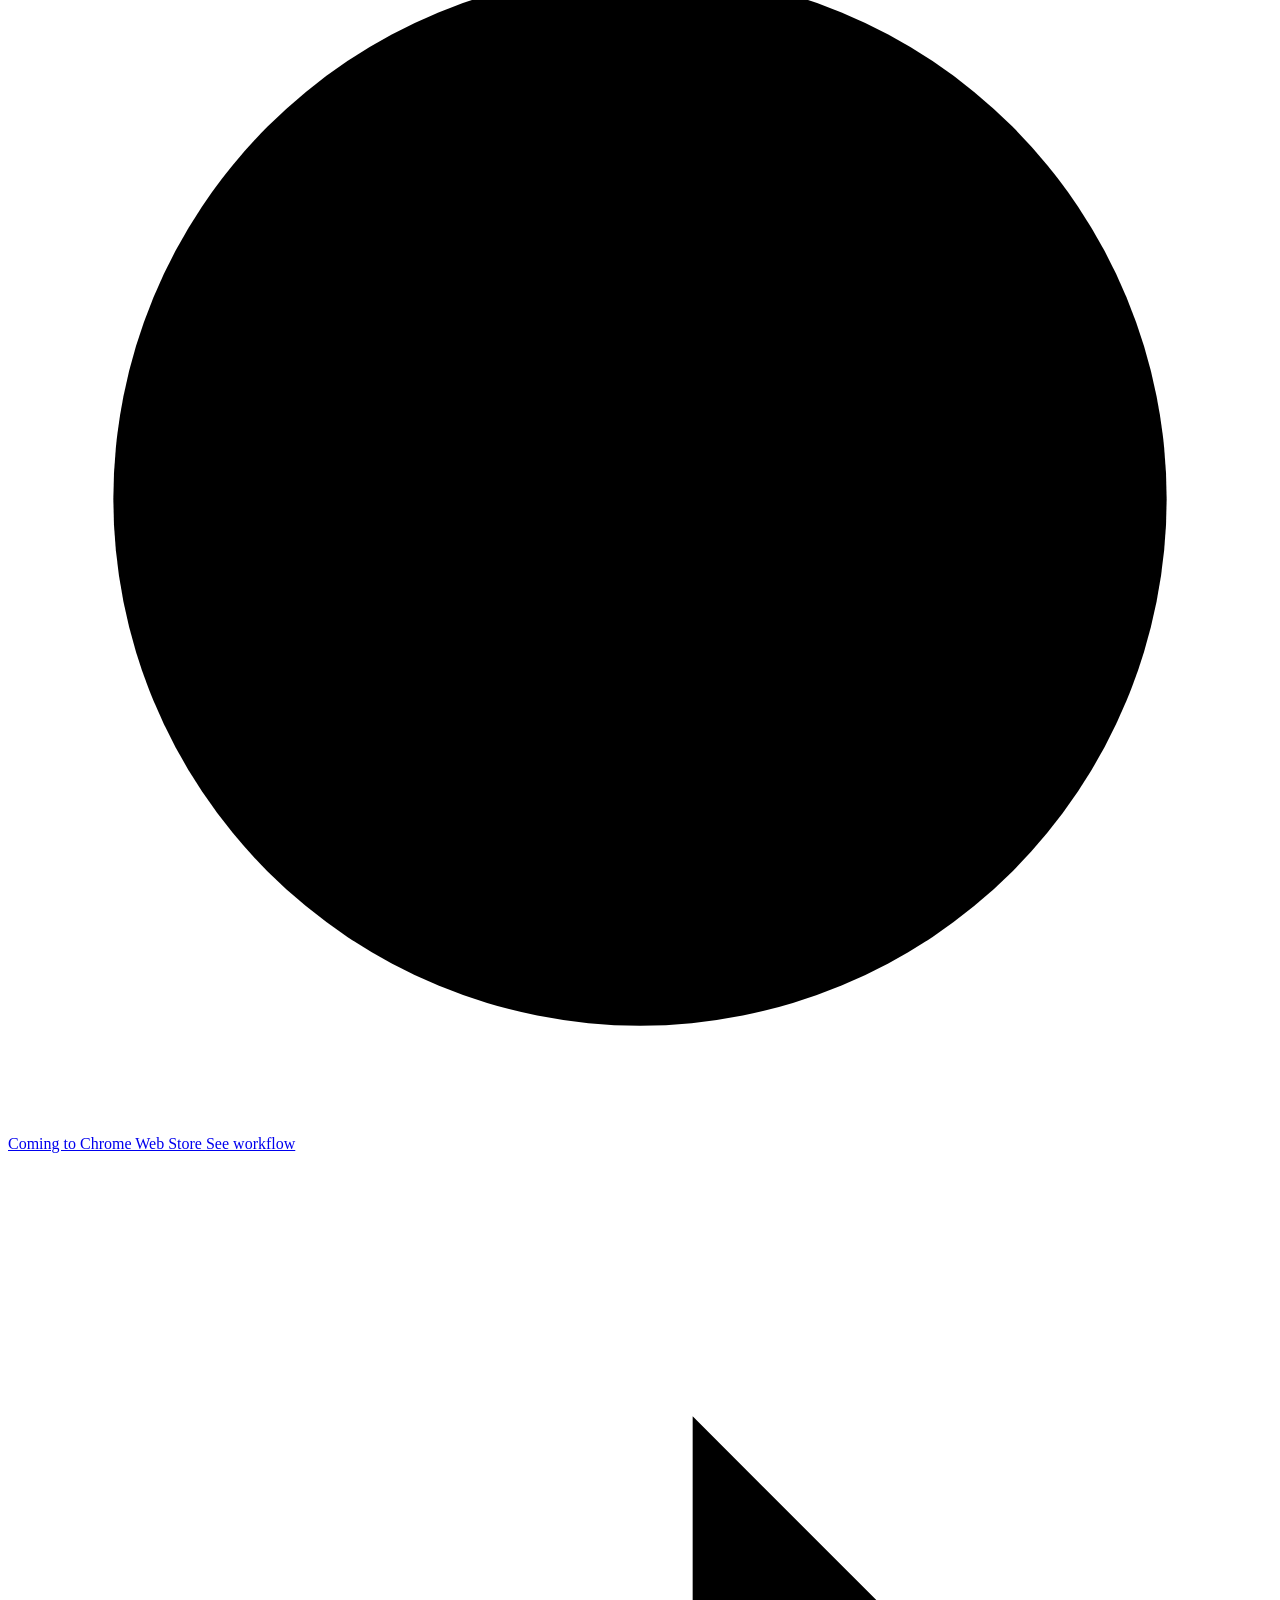
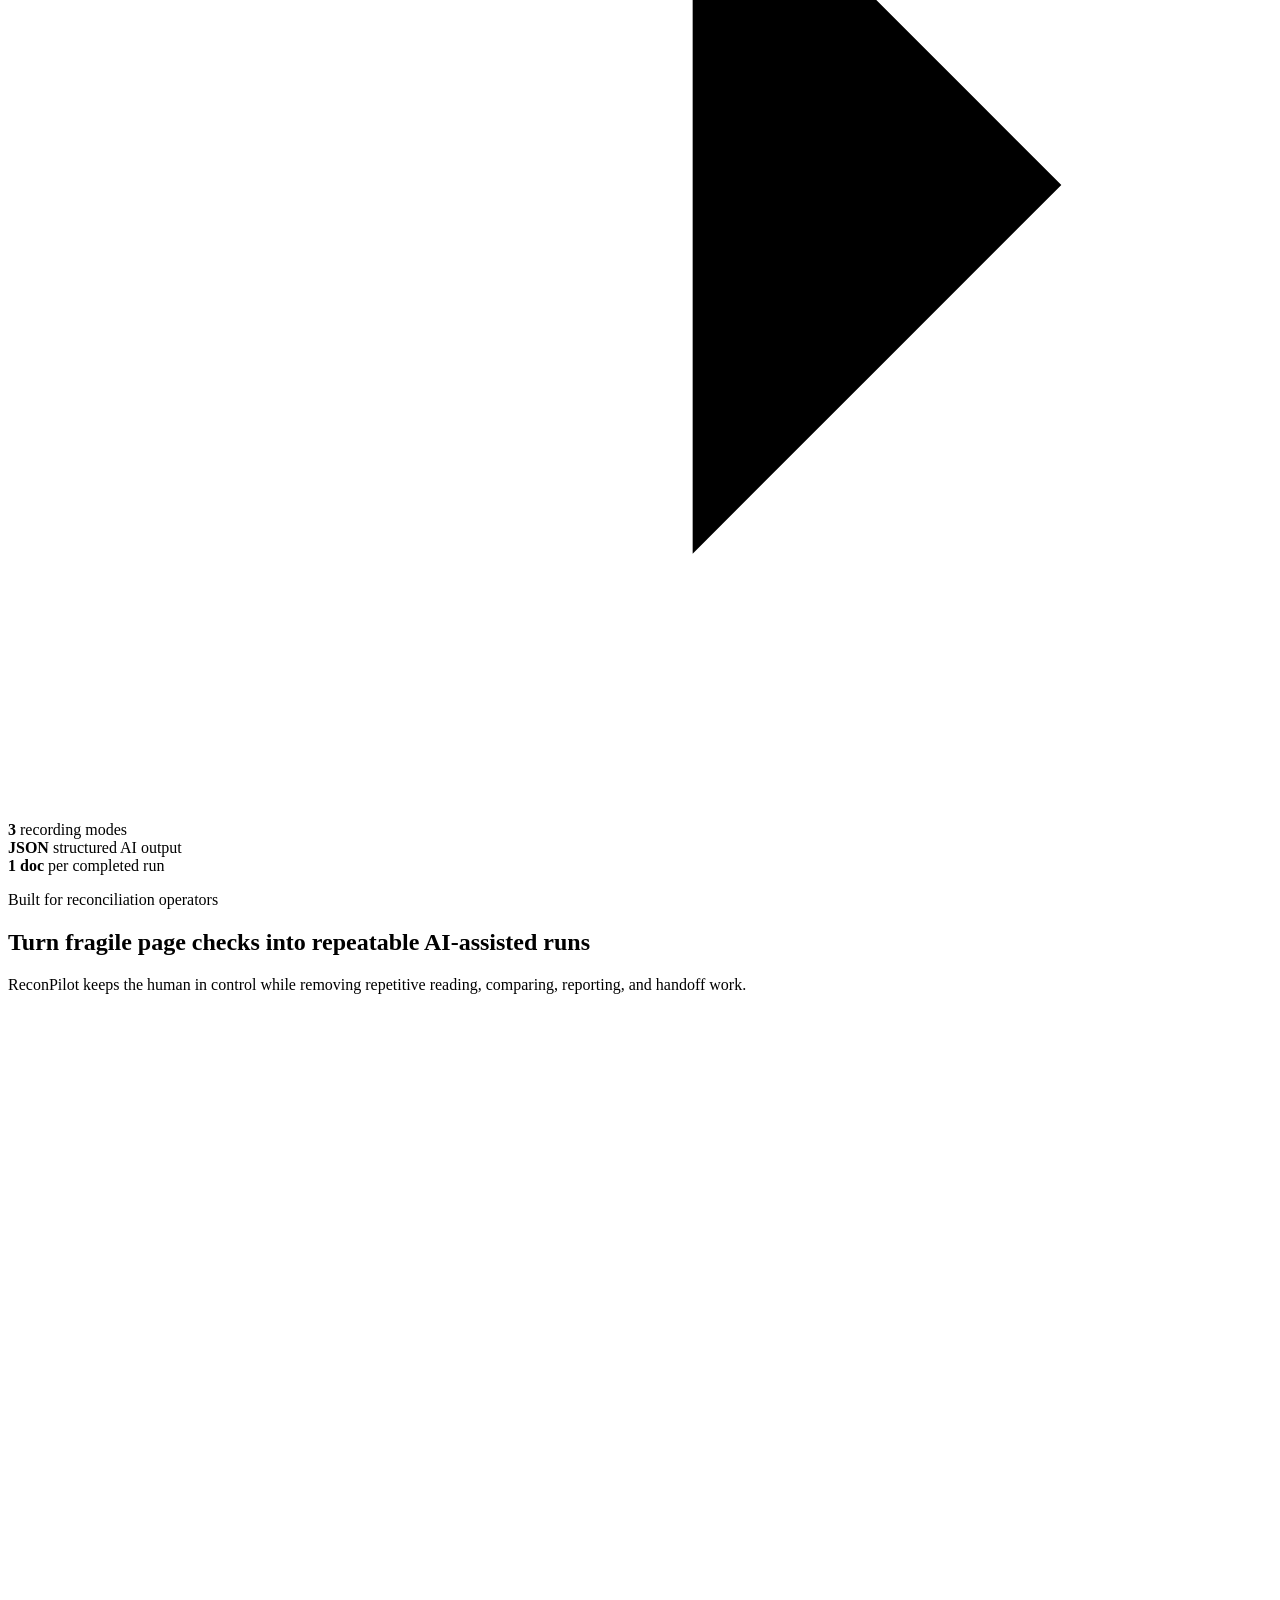
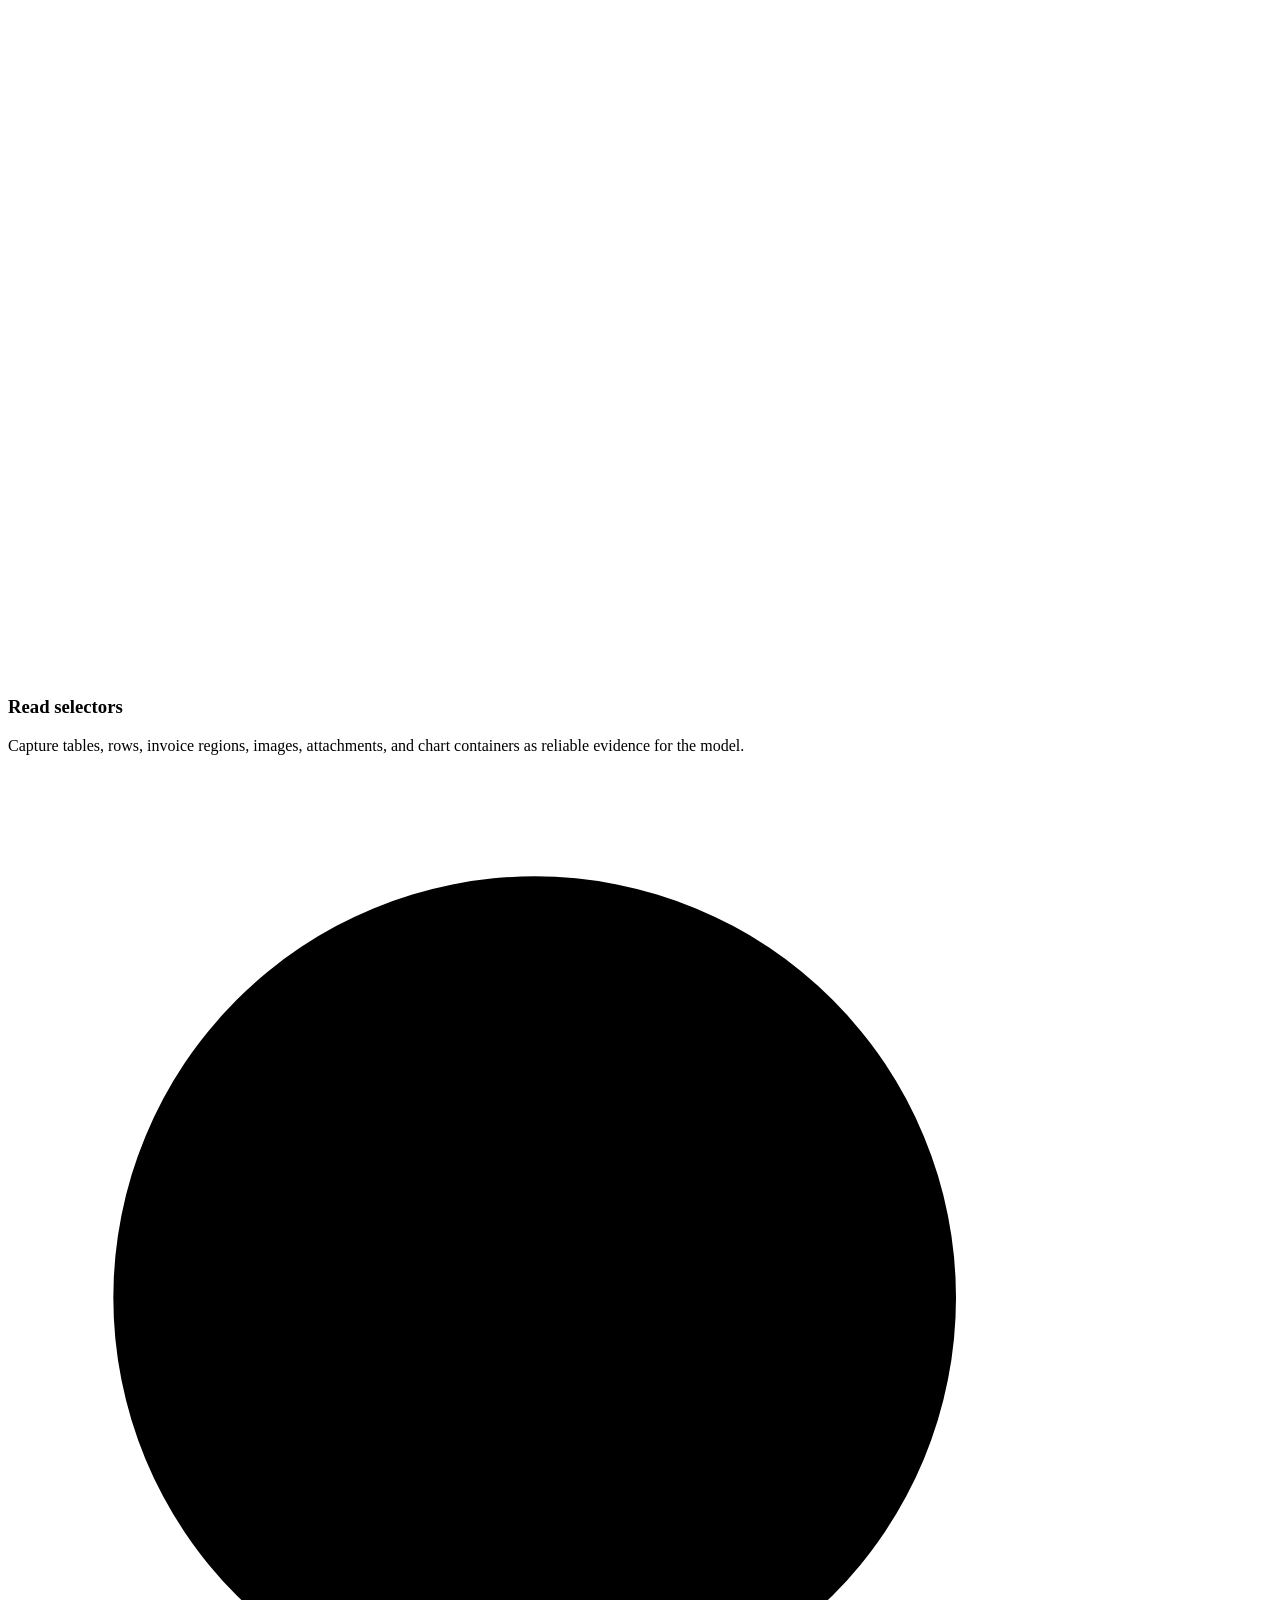
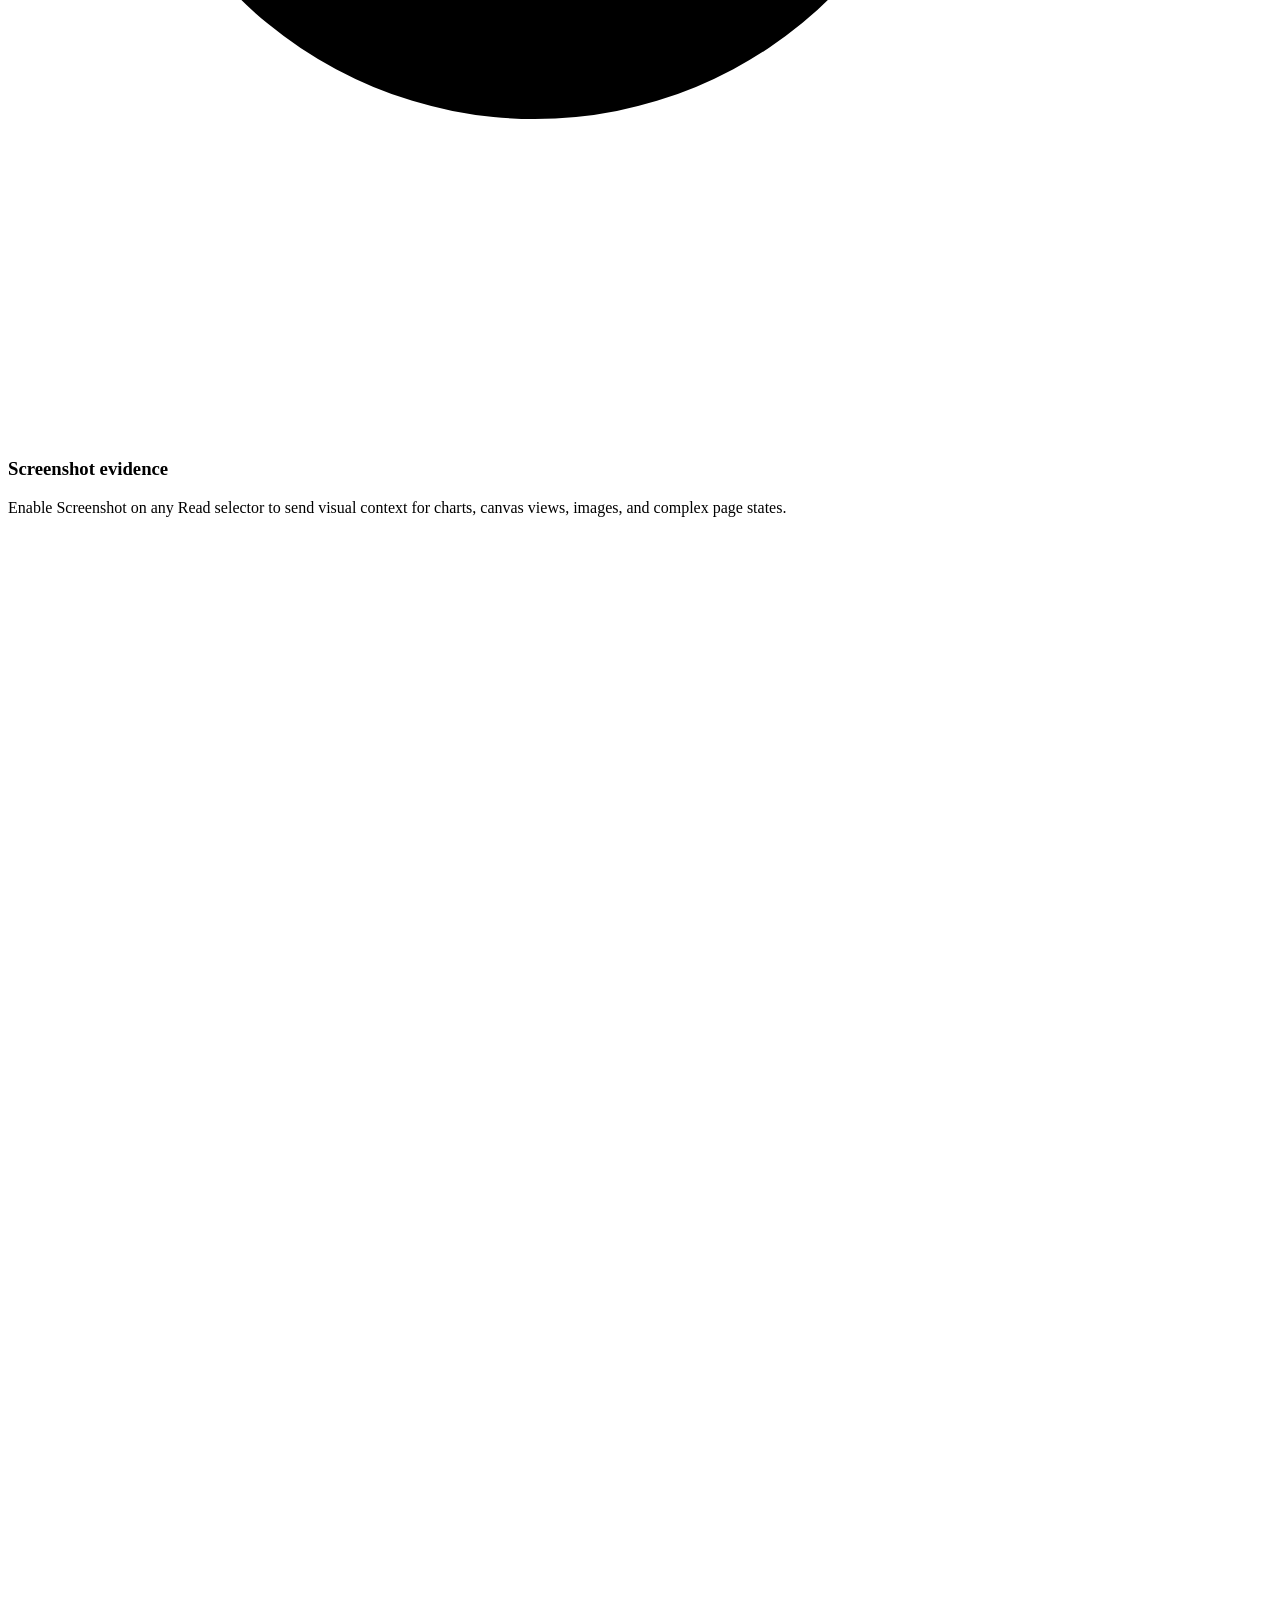
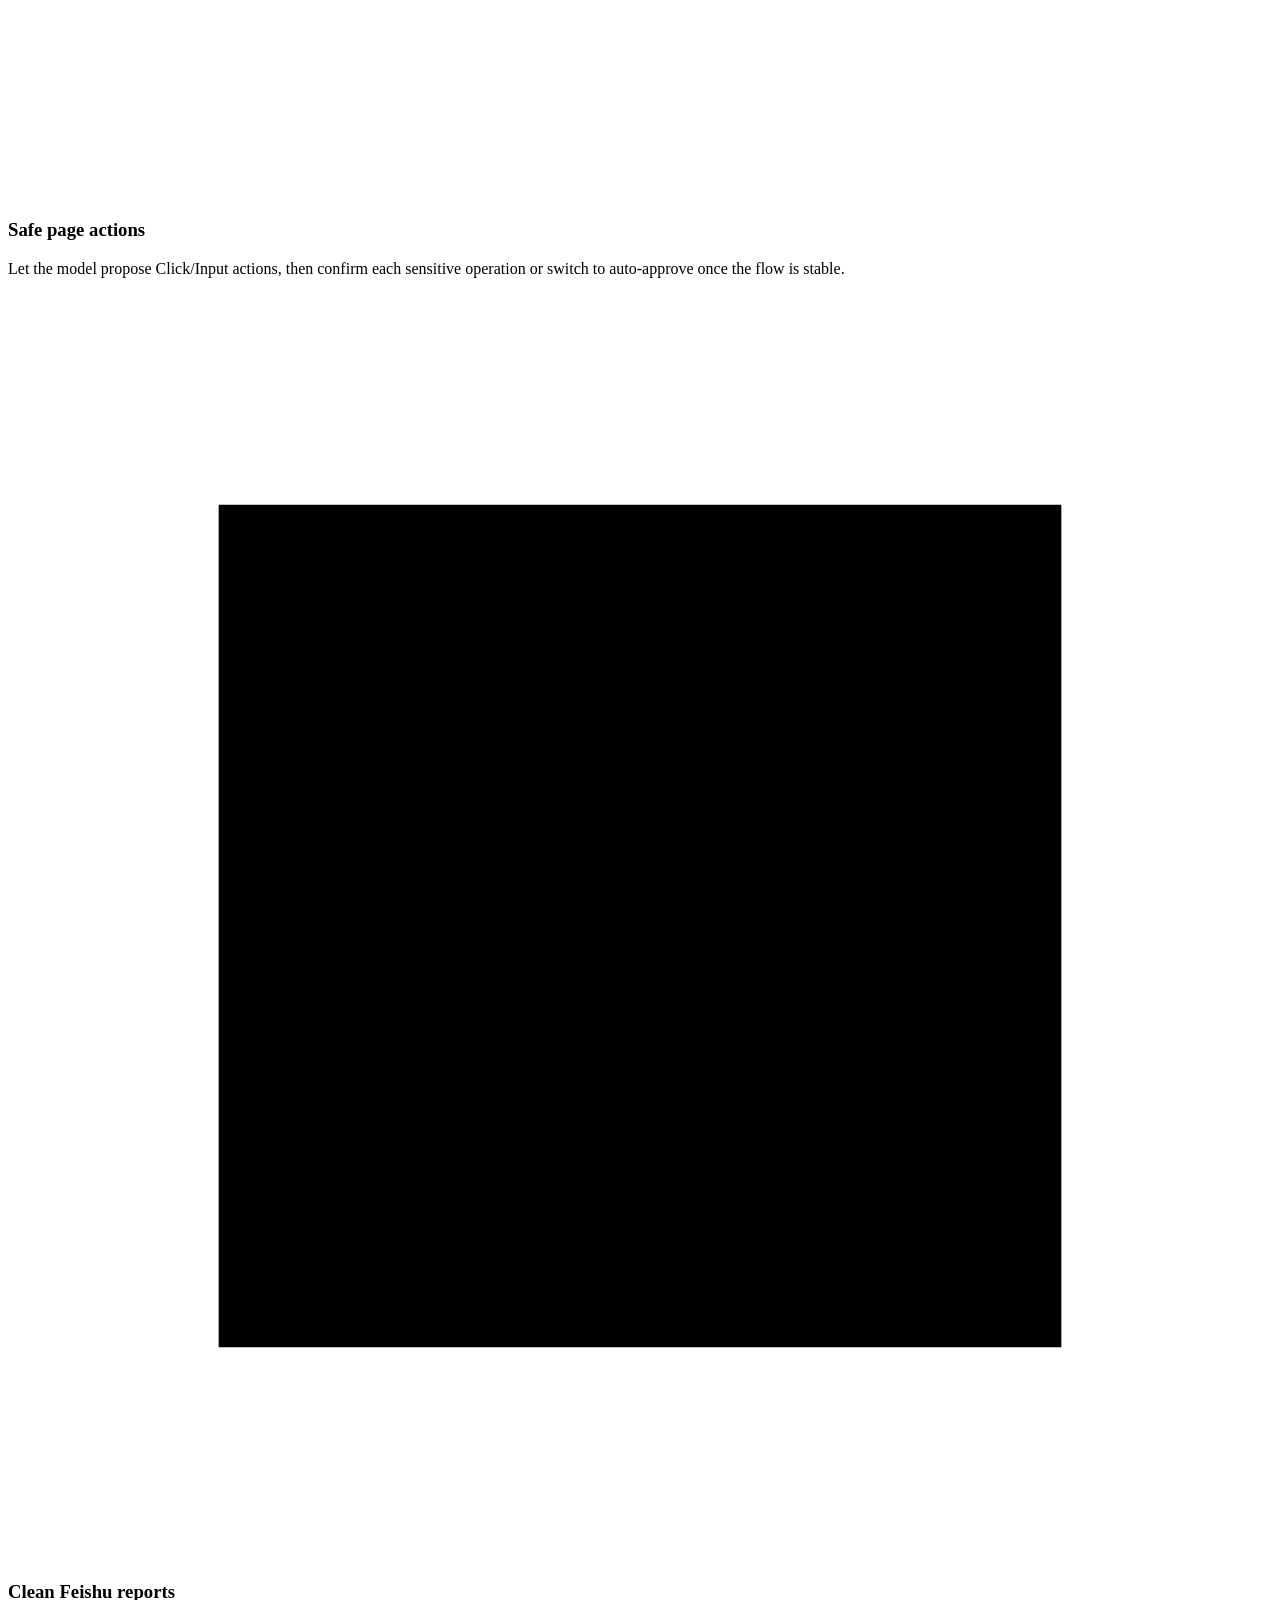
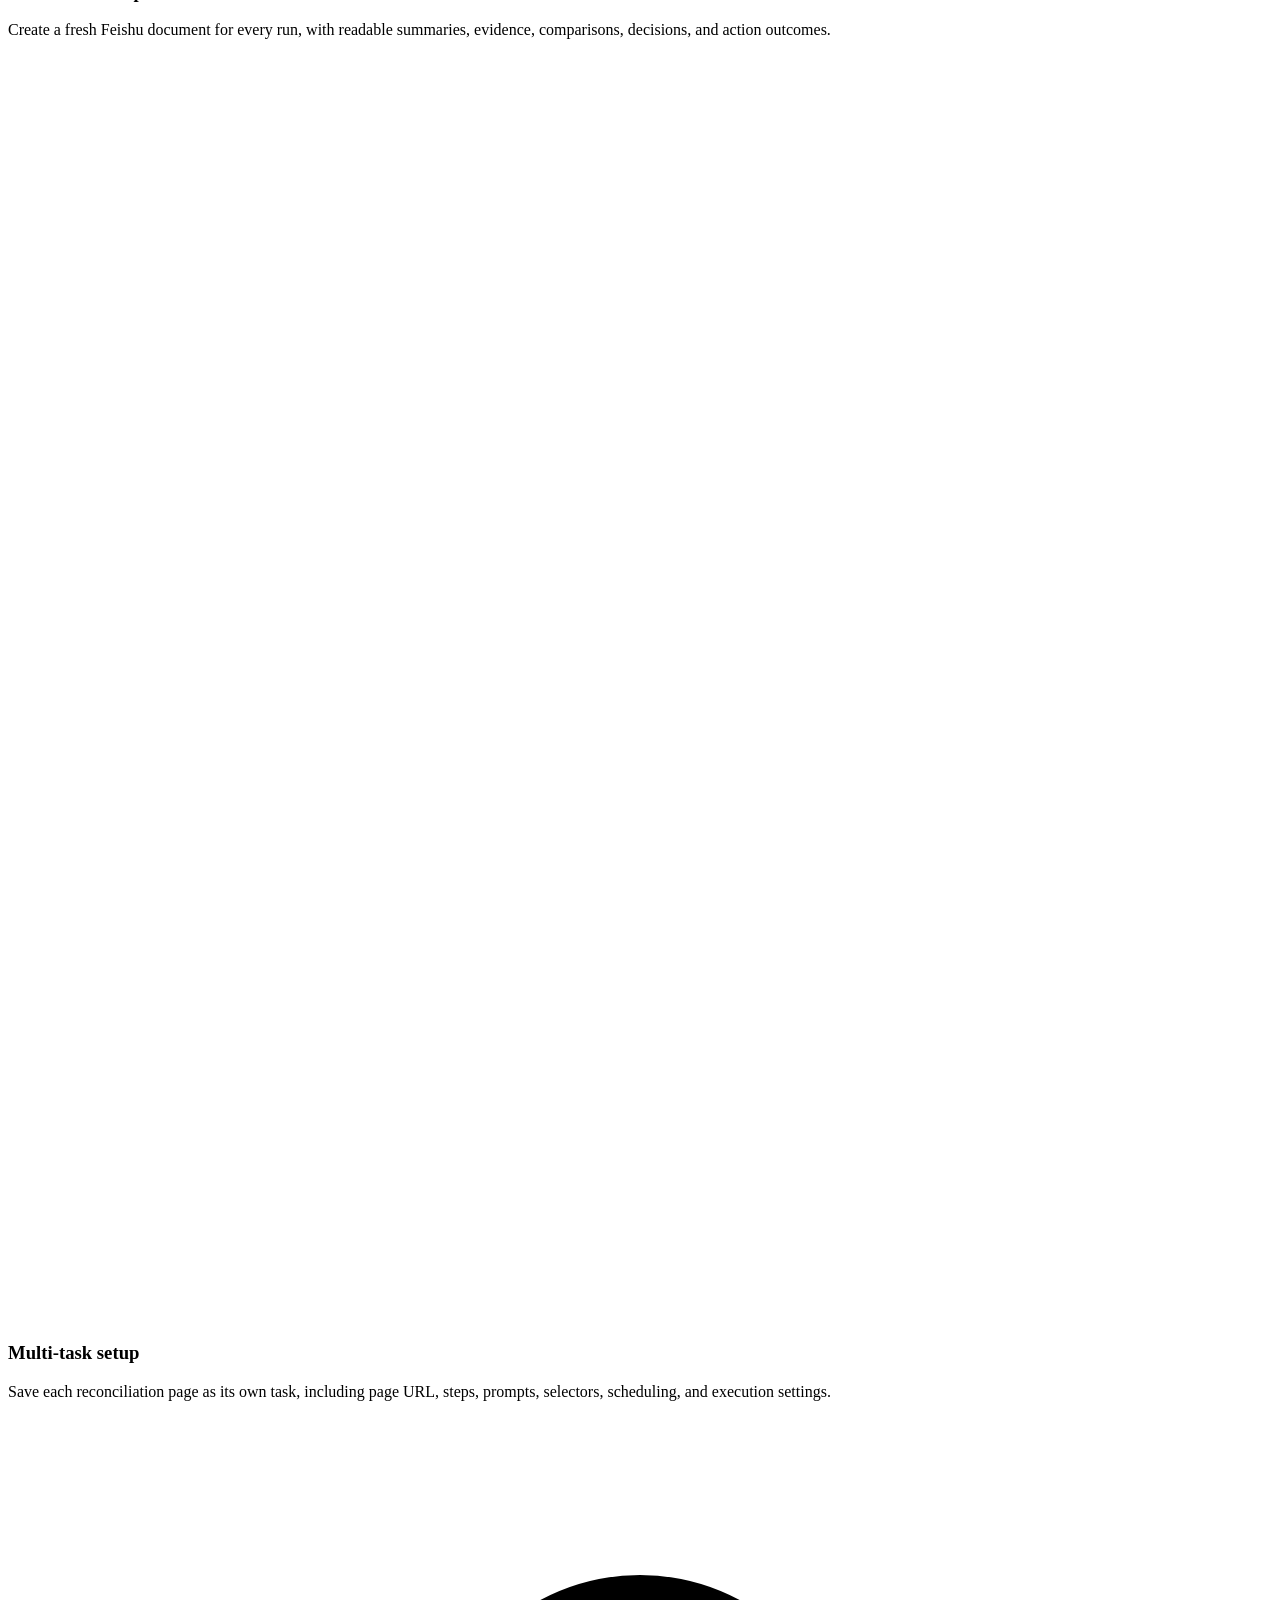
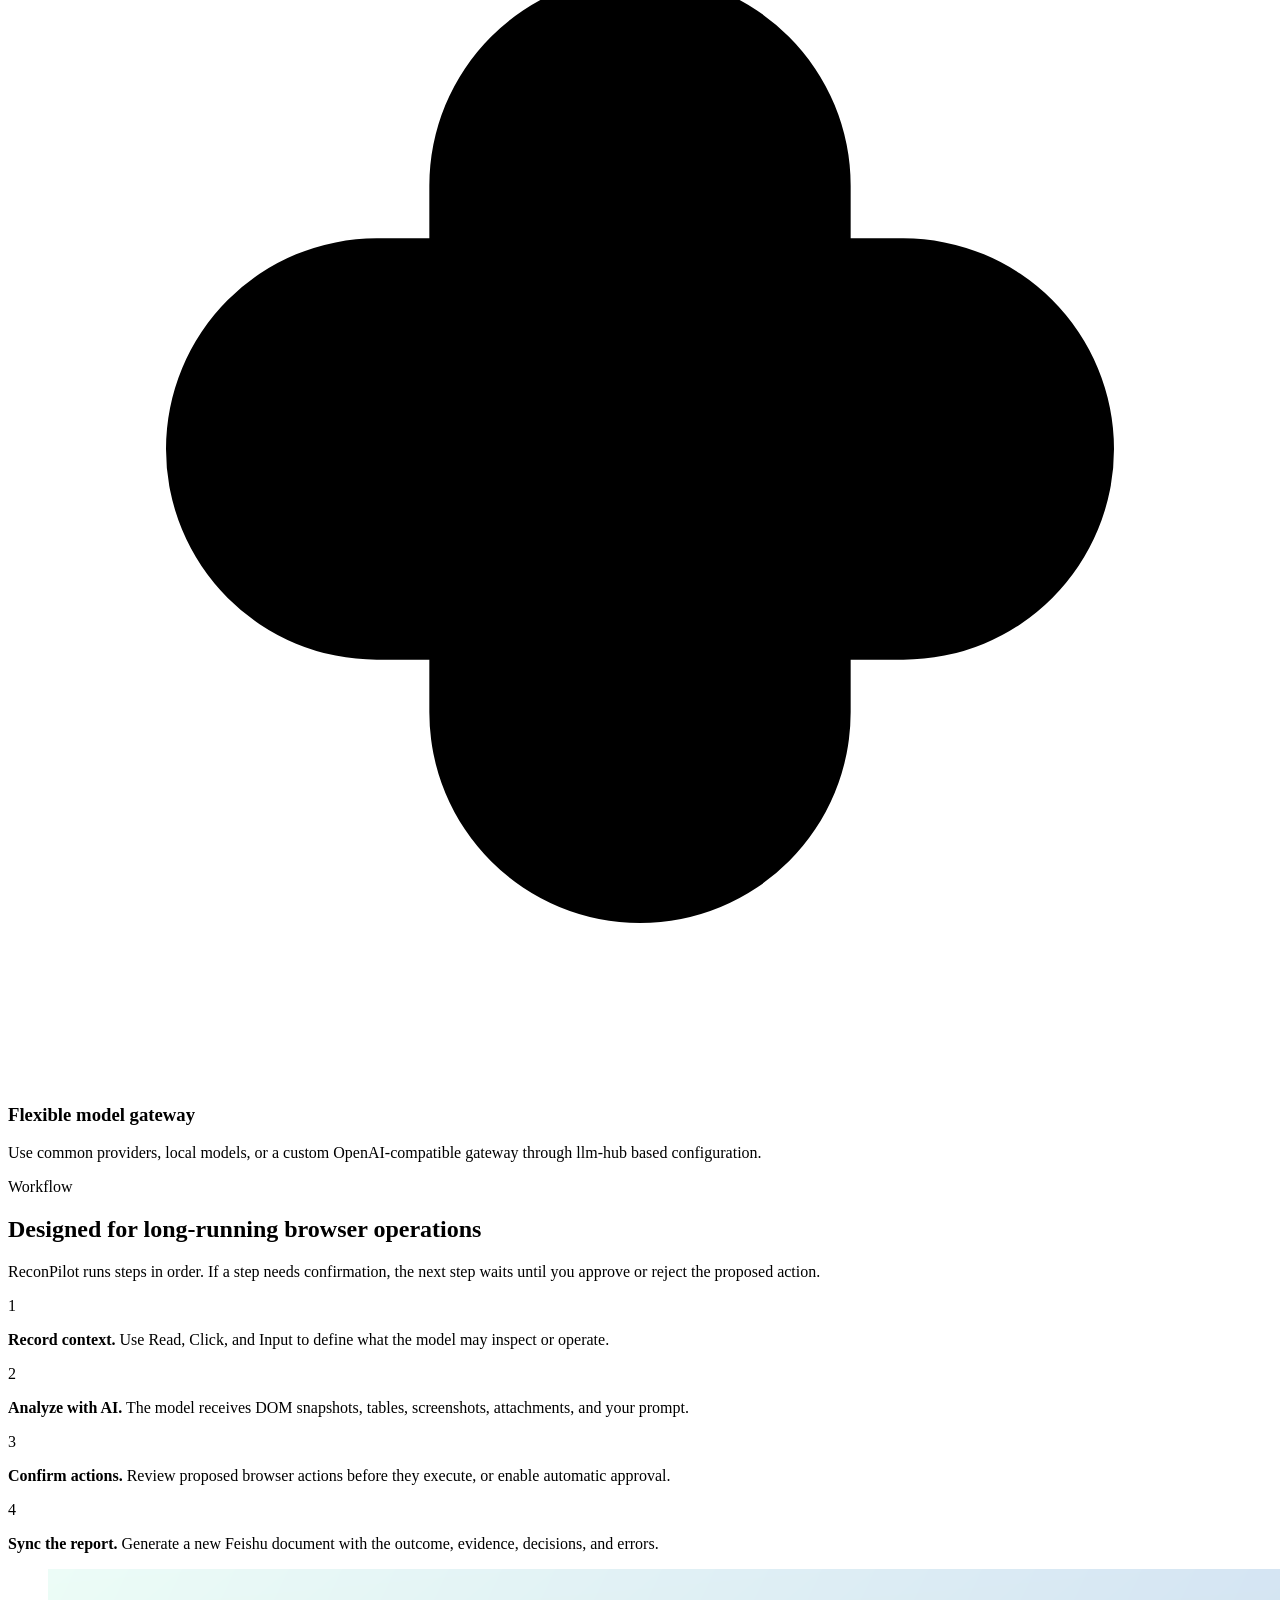
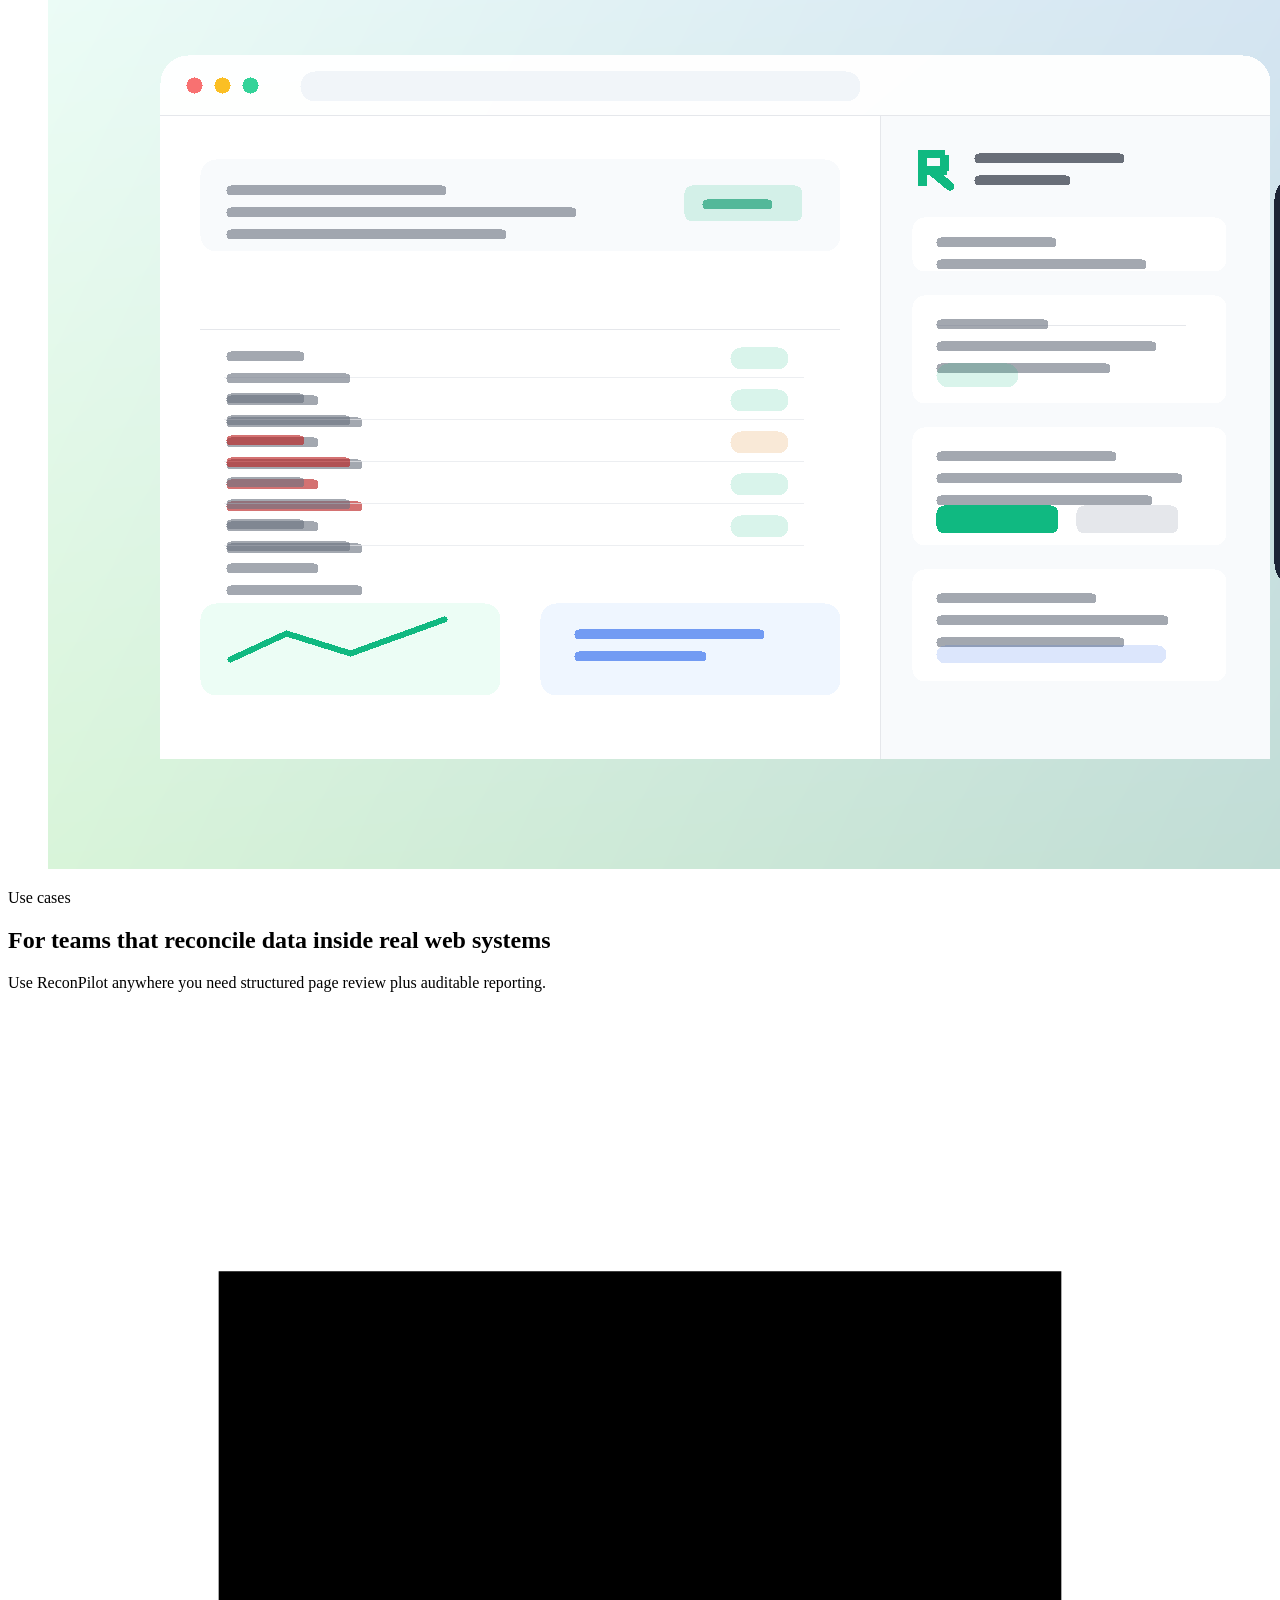
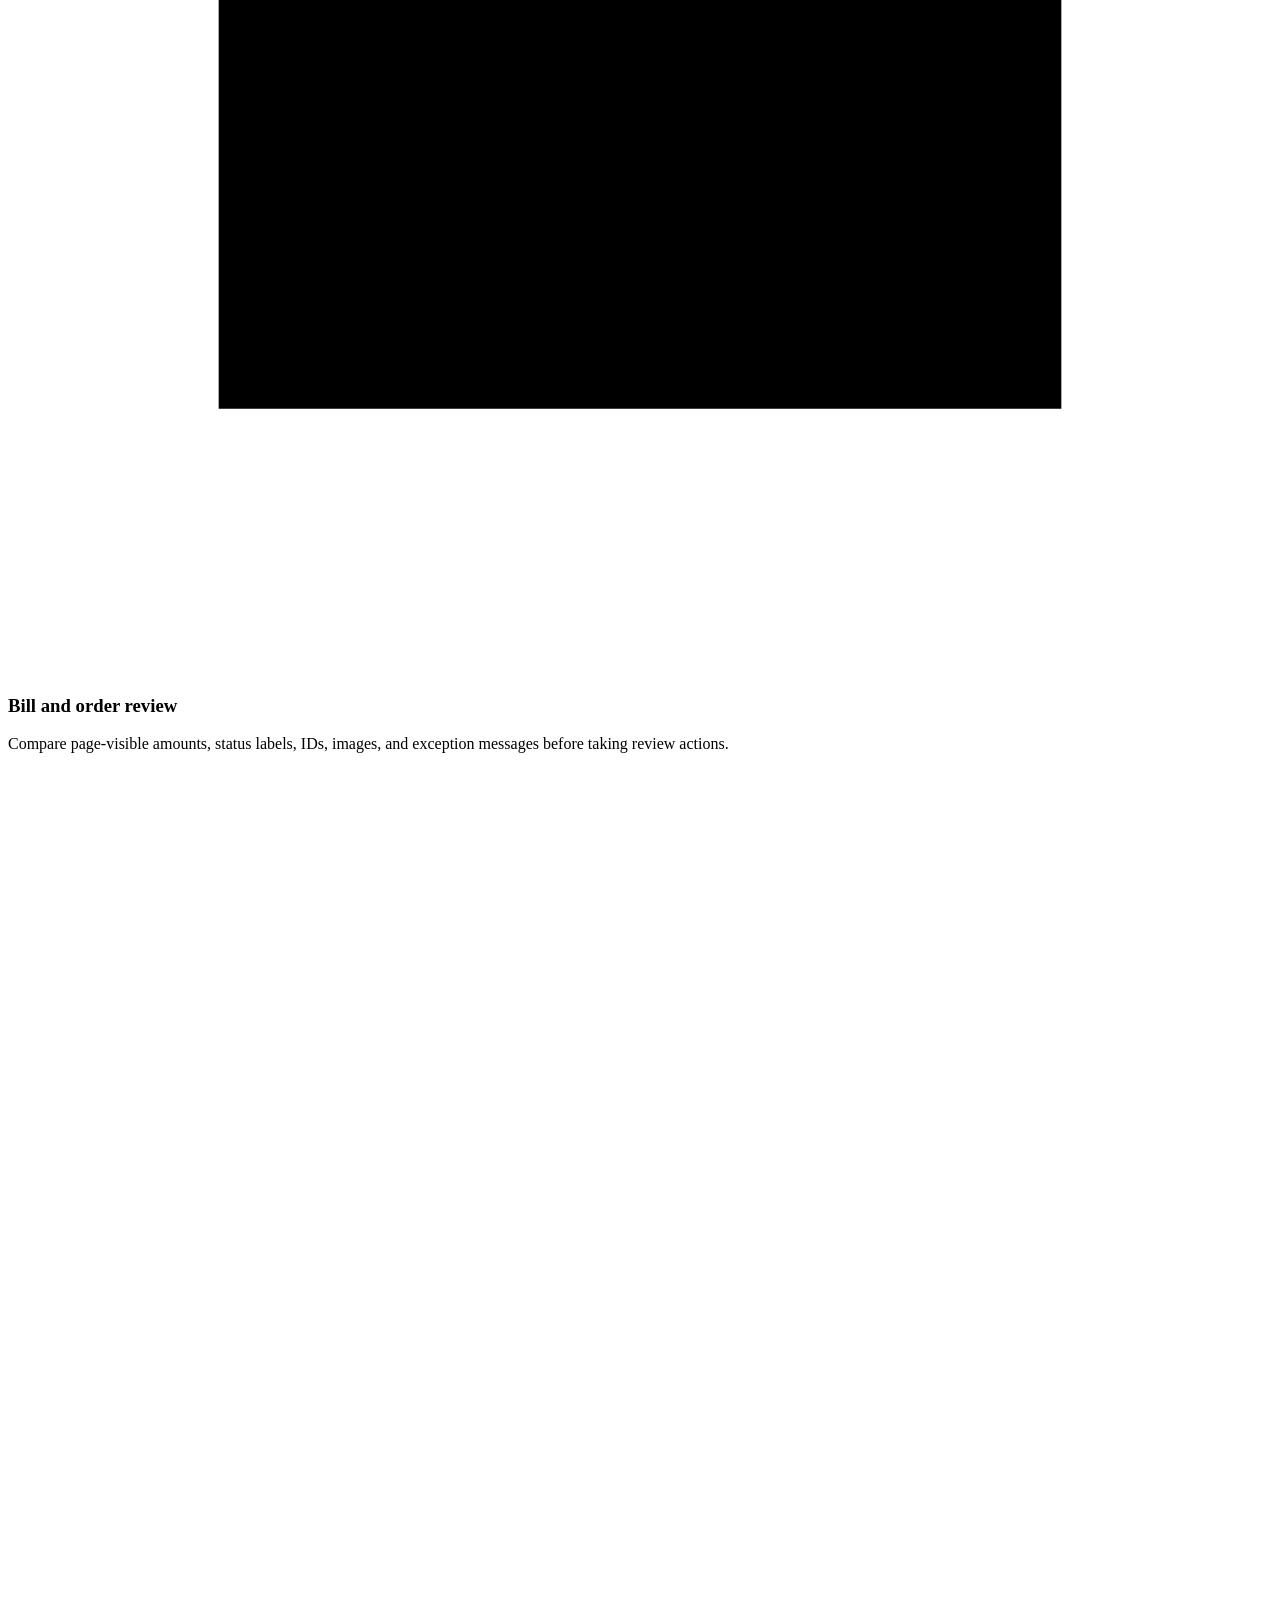
==== commit a3c9c776: "fix:repair path" ====
--- a/recon-pilot/index.html
+++ b/recon-pilot/index.html
@@ -8,16 +8,16 @@
       content="ReconPilot is a Chrome extension for AI-assisted reconciliation review, selector-based browser workflows, and Feishu document reporting."
     />
     <title>ReconPilot - AI Reconciliation Review for Chrome</title>
-    <link rel="icon" href="/icons/icon32.png" />
-    <link rel="apple-touch-icon" href="/icons/icon128.png" />
-    <link rel="stylesheet" crossorigin href="/assets/index.css">
+    <link rel="icon" href="/recon-pilot/icons/icon32.png" />
+    <link rel="apple-touch-icon" href="/recon-pilot/icons/icon128.png" />
+    <link rel="stylesheet" crossorigin href="/recon-pilot/assets/index.css">
   </head>
   <body>
     <a class="skip-link" href="#main">Skip to content</a>
     <header class="site-header">
       <div class="container header-inner">
         <a class="logo" href="#" aria-label="ReconPilot home">
-          <img src="/icons/icon32.png" alt="" width="32" height="32" />
+          <img src="/recon-pilot/icons/icon32.png" alt="" width="32" height="32" />
           <span>ReconPilot</span>
         </a>
         <nav aria-label="Primary navigation">
@@ -170,7 +170,7 @@
             </div>
           </div>
           <figure class="product-preview">
-            <img src="/website/reconpilot-hero.png" alt="ReconPilot product preview showing a browser reconciliation page and extension side panel" width="1600" height="900" loading="lazy" />
+            <img src="/recon-pilot/website/reconpilot-hero.png" alt="ReconPilot product preview showing a browser reconciliation page and extension side panel" width="1600" height="900" loading="lazy" />
           </figure>
         </div>
       </section>
@@ -307,7 +307,7 @@
       <div class="container footer-grid">
         <div class="footer-brand">
           <a class="logo footer-logo" href="#">
-            <img src="/icons/icon32.png" alt="" width="32" height="32" />
+            <img src="/recon-pilot/icons/icon32.png" alt="" width="32" height="32" />
             <span>ReconPilot</span>
           </a>
           <p>AI-assisted reconciliation review, browser action planning, and Feishu document reporting for Chrome.</p>
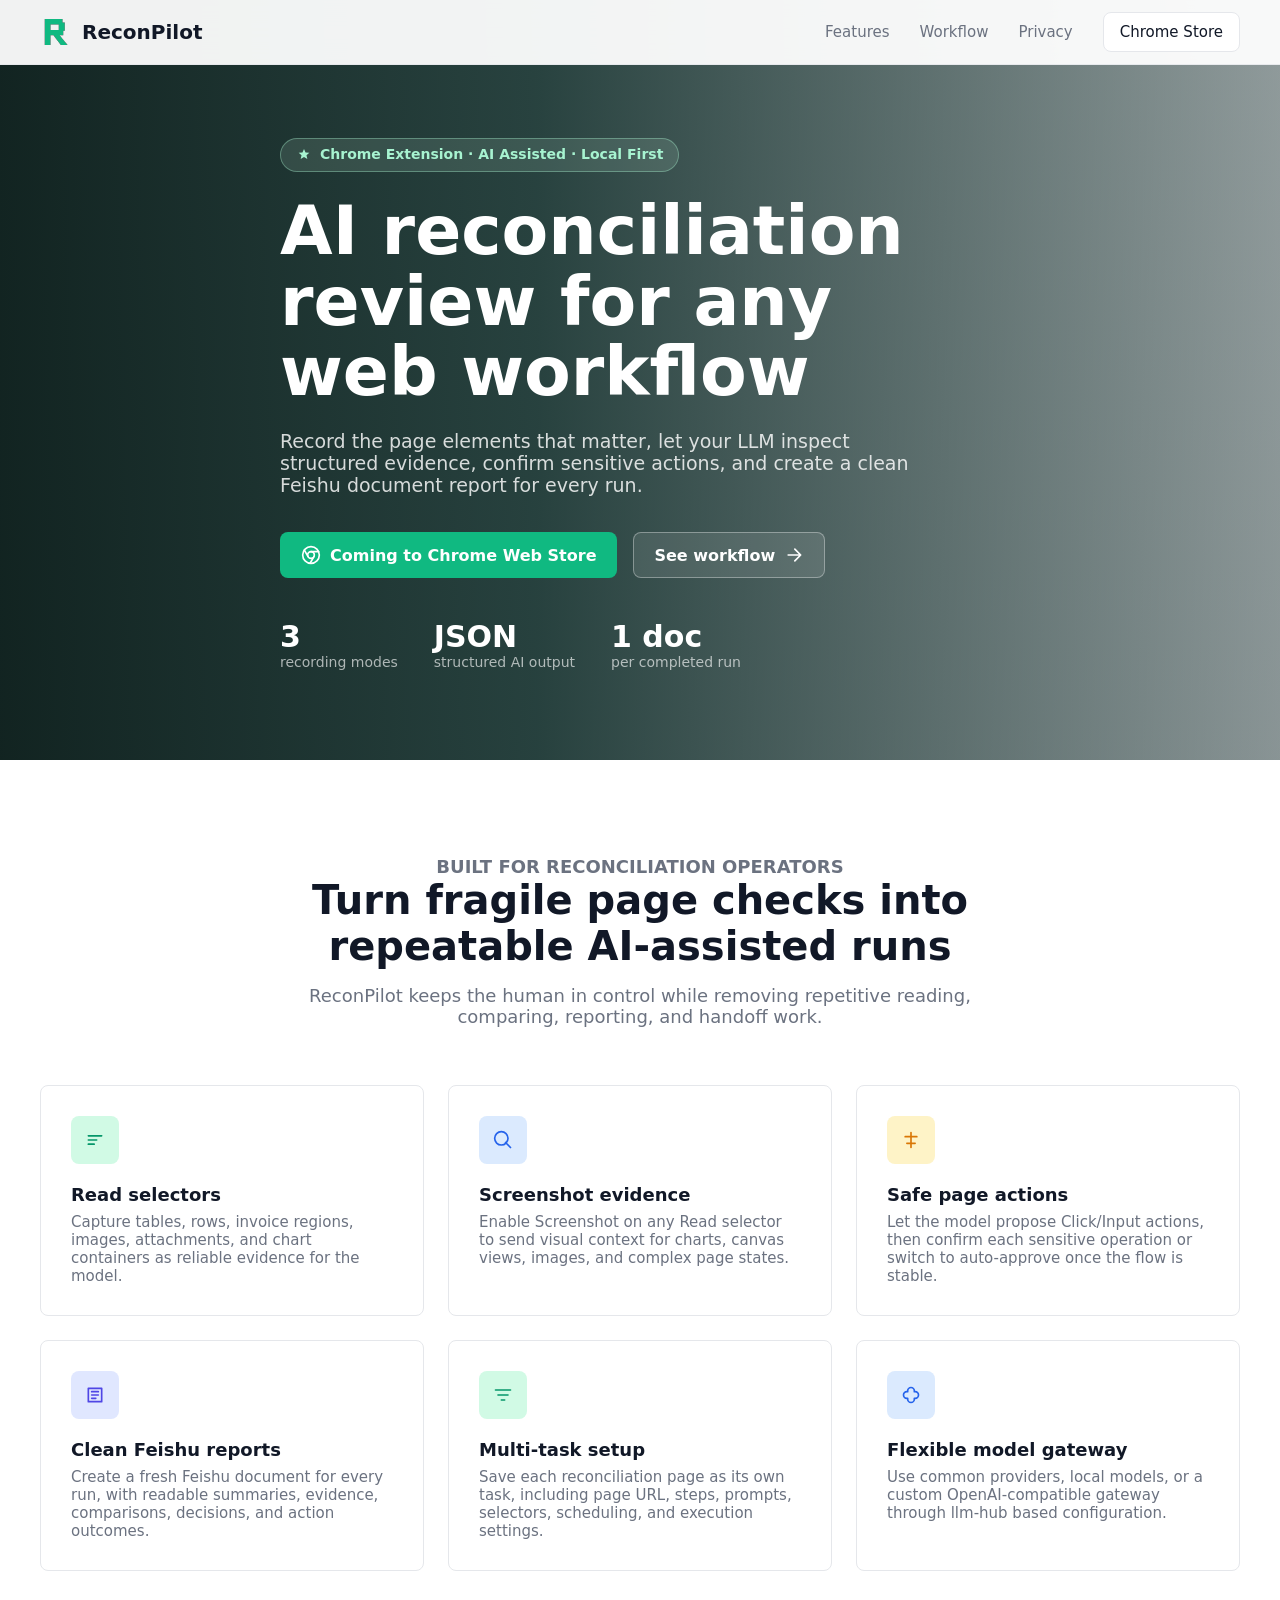
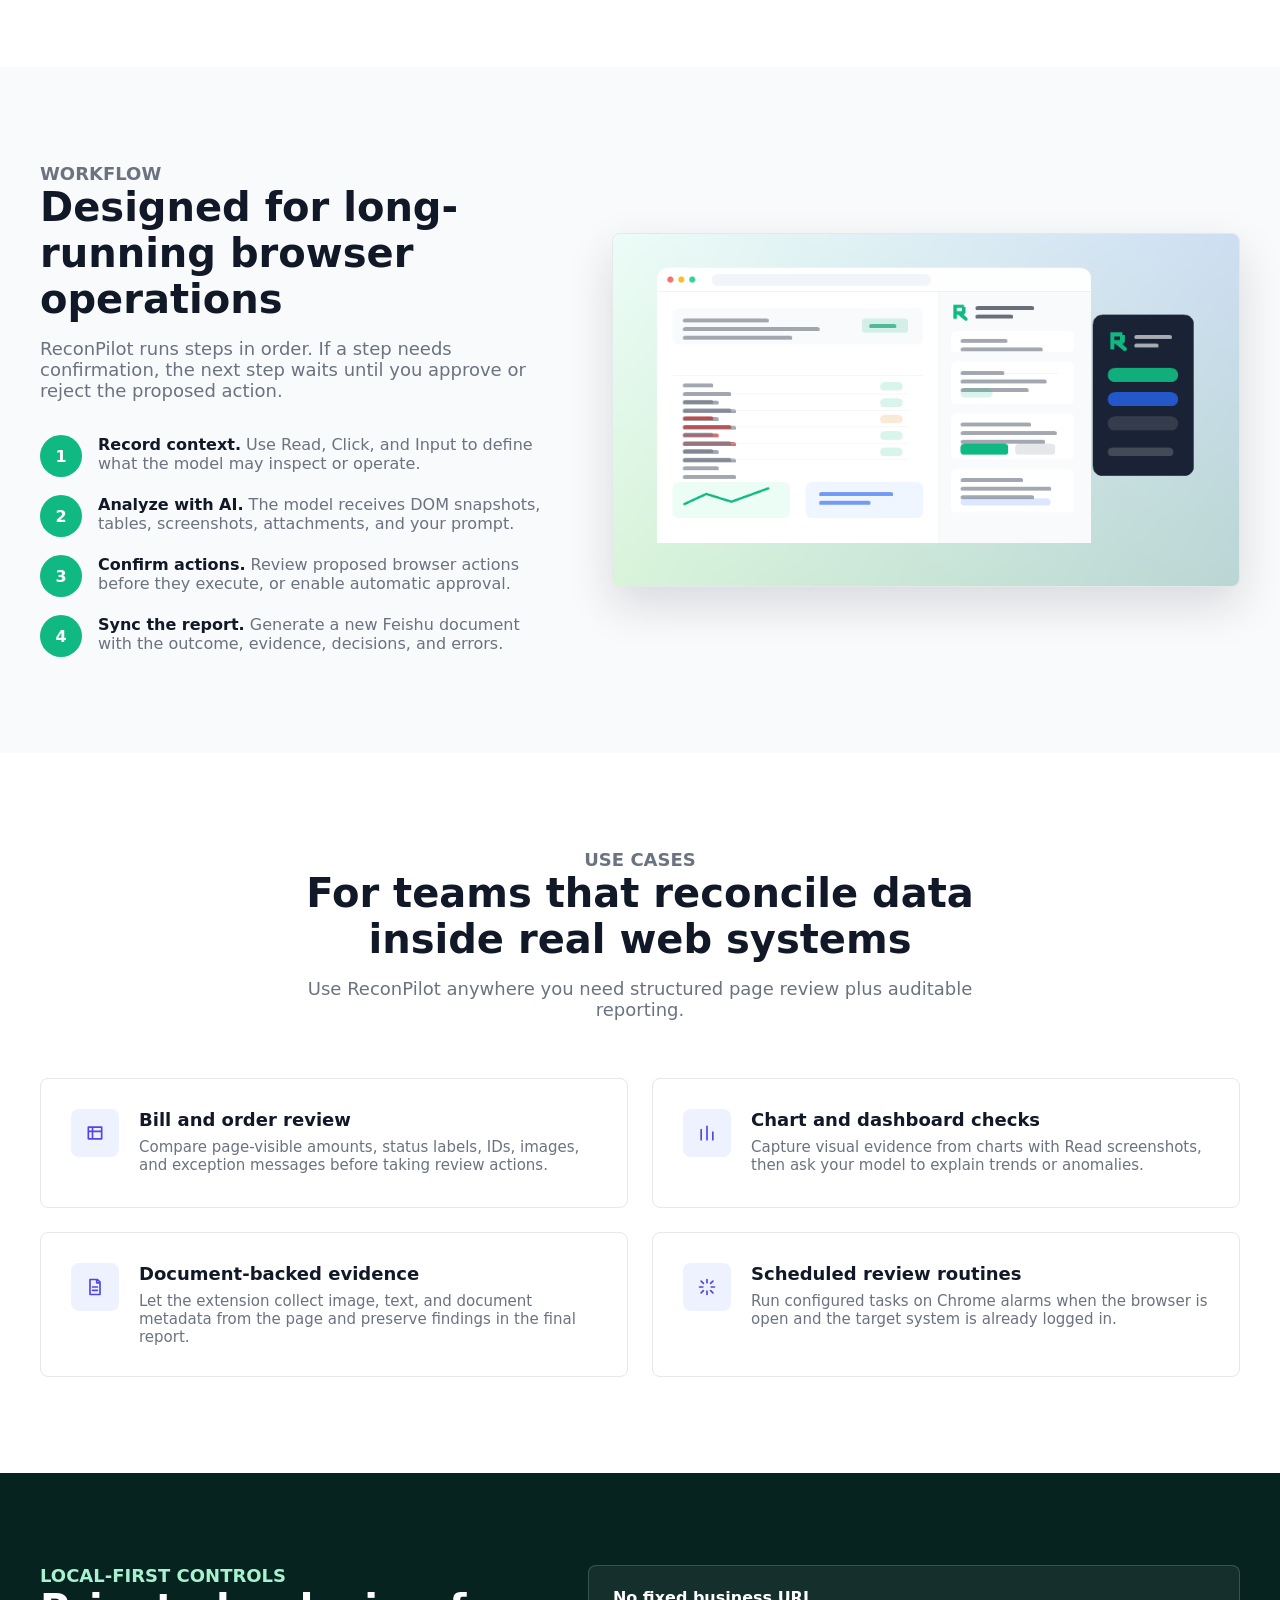
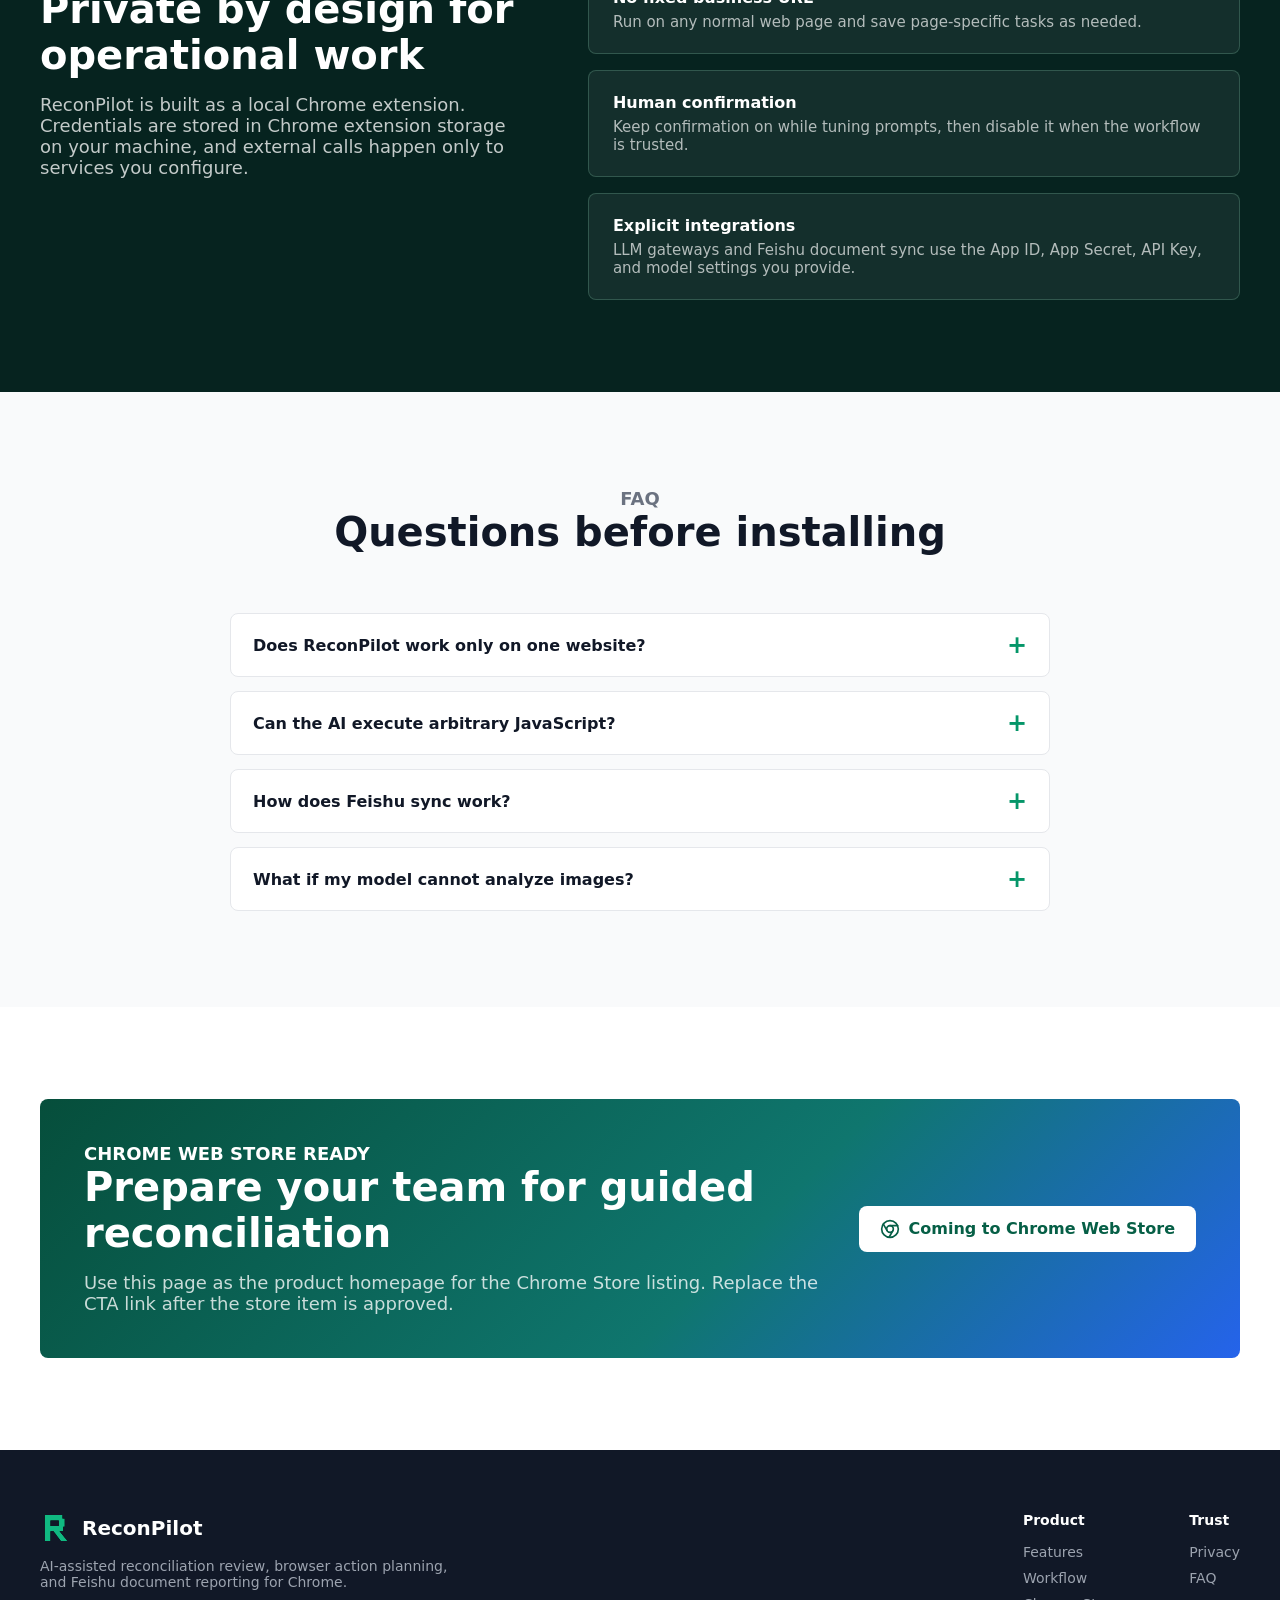
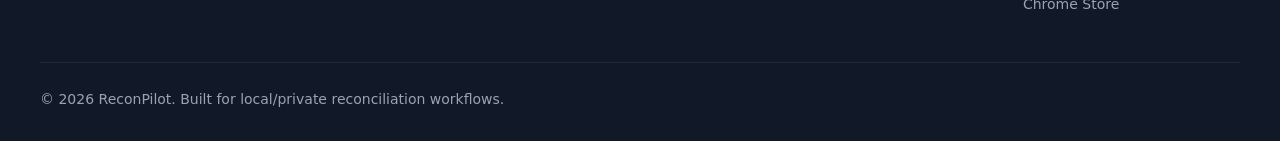
==== commit 48cac72b: "feat:Updated to Chrome Web Store" ====
--- a/recon-pilot/index.html
+++ b/recon-pilot/index.html
@@ -291,13 +291,13 @@
             <h2>Prepare your team for guided reconciliation</h2>
             <p>Use this page as the product homepage for the Chrome Store listing. Replace the CTA link after the store item is approved.</p>
           </div>
-          <a class="btn store-btn" href="#" aria-label="Chrome Web Store link placeholder">
+          <a class="btn store-btn" href="https://chromewebstore.google.com/detail/reconpilot/afahkhmkcaanljjbncblnnaognannchg" aria-label="Chrome Web Store link placeholder">
             <svg viewBox="0 0 24 24" aria-hidden="true">
               <circle cx="12" cy="12" r="10"></circle>
               <circle cx="12" cy="12" r="4"></circle>
               <path d="M21.2 8H12M4 6.1 8.5 14M10.9 21.9 15.5 14"></path>
             </svg>
-            Store link coming soon
+            Coming to Chrome Web Store
           </a>
         </div>
       </section>
--- a/recon-pilot/assets/index.css
+++ b/recon-pilot/assets/index.css
@@ -0,0 +1 @@
+:root{color-scheme:light;--ink: #111827;--text: #1f2937;--muted: #6b7280;--line: #e5e7eb;--surface: #ffffff;--surface-soft: #f9fafb;--primary: #10b981;--primary-strong: #059669;--primary-soft: #d1fae5;--blue: #2563eb;--amber: #d97706;--indigo: #4f46e5;--footer: #111827;font-family:Inter,ui-sans-serif,system-ui,-apple-system,BlinkMacSystemFont,Segoe UI,sans-serif}*{box-sizing:border-box}html{scroll-behavior:smooth;overflow-x:hidden}body{margin:0;min-width:320px;background:var(--surface);color:var(--text);font-size:16px;line-height:1.6;overflow-x:hidden}body,button,input,textarea,select{font:inherit}a{color:inherit}img,svg{display:block}.container,.hero-content,.section-header,.showcase-grid,.privacy-grid,.feature-card,.use-case-card,.store-panel,.footer-grid{min-width:0}:where(h1,h2,h3,p,a,span,strong,summary){overflow-wrap:anywhere}.skip-link{position:fixed;left:16px;top:12px;z-index:200;transform:translateY(-160%);padding:10px 14px;border-radius:8px;background:var(--ink);color:#fff;text-decoration:none}.skip-link:focus{transform:translateY(0)}.container{width:min(1200px,calc(100% - 48px));margin:0 auto}.site-header{position:fixed;top:0;left:0;right:0;z-index:100;border-bottom:1px solid rgba(229,231,235,.82);background:#fffffff0;-webkit-backdrop-filter:blur(20px);backdrop-filter:blur(20px)}.header-inner{min-height:64px;display:flex;align-items:center;justify-content:space-between;gap:28px}.logo{display:inline-flex;align-items:center;gap:10px;color:var(--ink);font-size:20px;font-weight:780;text-decoration:none;white-space:nowrap}.logo img{width:32px;height:32px}nav{display:flex;align-items:center;gap:30px}nav a{color:var(--muted);font-size:15px;font-weight:500;text-decoration:none;transition:color .18s ease,background .18s ease,border-color .18s ease}nav a:hover{color:var(--ink)}.nav-cta{min-height:40px;display:inline-flex;align-items:center;padding:0 16px;border:1px solid var(--line);border-radius:8px;color:var(--ink);background:#fff}.nav-cta:hover{border-color:#a7f3d0;background:#ecfdf5}.hero{position:relative;min-height:min(760px,calc(100svh - 20px));padding:132px 0 84px;display:flex;align-items:center;isolation:isolate;background-image:url(/website/reconpilot-hero.png);background-size:cover;background-position:center right;color:#fff}.hero-shade{position:absolute;top:0;right:0;bottom:0;left:0;z-index:-1;background:linear-gradient(90deg,#061916f0,#072622d6 42%,#07262257),linear-gradient(180deg,#02061729,#02061733)}.hero-content{width:min(720px,100%);max-width:720px}.hero-badge,.eyebrow{display:inline-flex;align-items:center;gap:8px;font-size:14px;font-weight:700}.hero-badge{min-height:34px;padding:0 15px;border:1px solid rgba(167,243,208,.36);border-radius:999px;background:#d1fae51f;color:#a7f3d0;margin-bottom:24px;max-width:100%;flex-wrap:wrap;line-height:1.25}.hero-badge svg,.btn svg,.feature-icon svg,.use-case-icon svg{width:20px;height:20px;fill:none;stroke:currentColor;stroke-width:2;stroke-linecap:round;stroke-linejoin:round}.hero-badge svg{width:16px;height:16px;fill:currentColor;stroke:none}.hero h1{max-width:690px;margin:0 0 22px;color:#fff;font-size:68px;font-weight:840;line-height:1.04}.hero p{max-width:630px;margin:0 0 36px;color:#ffffffd1;font-size:19px}.hero-actions,.hero-stats{display:flex;align-items:center;flex-wrap:wrap;gap:16px}.btn{min-height:46px;display:inline-flex;align-items:center;justify-content:center;gap:9px;padding:0 20px;border-radius:8px;border:1px solid transparent;font-weight:700;text-decoration:none;transition:transform .16s ease,background .18s ease,border-color .18s ease,color .18s ease}.btn:hover{transform:translateY(-1px)}.btn.primary{background:var(--primary);color:#fff}.btn.primary:hover{background:var(--primary-strong)}.btn.secondary{border-color:#ffffff57;background:#ffffff1a;color:#fff}.btn.secondary:hover{background:#ffffff2b}.hero-stats{margin-top:44px;gap:36px}.hero-stats div{display:grid;gap:2px}.hero-stats strong{color:#fff;font-size:30px;line-height:1}.hero-stats span{color:#ffffffa3;font-size:14px}section{scroll-margin-top:84px}.features,.use-cases,.faq{padding:96px 0}.section-header{max-width:720px;margin:0 auto 58px;text-align:center}.eyebrow{margin-bottom:12px;color:var(--primary-strong);text-transform:uppercase;letter-spacing:0}.section-header h2,.showcase h2,.privacy h2,.chrome-store h2{margin:0 0 16px;color:var(--ink);font-size:40px;font-weight:780;line-height:1.15}.section-header p,.showcase p,.privacy p,.chrome-store p{margin:0;color:var(--muted);font-size:18px}.features-grid{display:grid;grid-template-columns:repeat(3,minmax(0,1fr));gap:24px}.feature-card,.use-case-card,.faq details{border:1px solid var(--line);border-radius:8px;background:#fff;transition:box-shadow .18s ease,border-color .18s ease,transform .18s ease}.feature-card{padding:30px}.feature-card:hover,.use-case-card:hover{border-color:#a7f3d0;box-shadow:0 14px 32px #0f172a14;transform:translateY(-2px)}.feature-icon,.use-case-icon{width:48px;height:48px;border-radius:8px;display:grid;place-items:center;margin-bottom:20px;color:var(--primary-strong);background:var(--primary-soft)}.feature-icon.accent-blue{color:var(--blue);background:#dbeafe}.feature-icon.accent-amber{color:var(--amber);background:#fef3c7}.feature-icon.accent-indigo{color:var(--indigo);background:#e0e7ff}.feature-card h3,.use-case-card h3{margin:0 0 8px;color:var(--ink);font-size:18px}.feature-card p,.use-case-card p{margin:0;color:var(--muted);font-size:15px}.showcase{padding:96px 0;background:var(--surface-soft)}.showcase-grid{display:grid;grid-template-columns:minmax(0,.9fr) minmax(320px,1.1fr);align-items:center;gap:58px}.workflow-list{display:grid;gap:18px;margin-top:34px}.workflow-list div{display:grid;grid-template-columns:42px minmax(0,1fr);gap:16px;align-items:start}.workflow-list span{width:42px;height:42px;border-radius:50%;display:grid;place-items:center;background:var(--primary);color:#fff;font-weight:800}.workflow-list p{font-size:16px}.workflow-list strong{color:var(--ink)}.product-preview{margin:0;border:1px solid var(--line);border-radius:8px;overflow:hidden;background:#fff;box-shadow:0 18px 46px #0f172a24}.product-preview img{width:100%;height:auto}.use-cases-grid{display:grid;grid-template-columns:repeat(2,minmax(0,1fr));gap:24px}.use-case-card{padding:30px;display:flex;gap:20px}.use-case-icon{flex:0 0 auto;color:var(--indigo);background:#eef2ff}.privacy{padding:92px 0;color:#fff;background:#06231f}.privacy-grid{display:grid;grid-template-columns:minmax(0,.86fr) minmax(320px,1.14fr);gap:56px;align-items:start}.privacy .eyebrow{color:#a7f3d0}.privacy h2,.privacy p{color:#fff}.privacy p{color:#ffffffc2}.privacy-list{display:grid;gap:16px}.privacy-list div{padding:22px 24px;border:1px solid rgba(167,243,208,.2);border-radius:8px;background:#ffffff0f}.privacy-list strong,.privacy-list span{display:block}.privacy-list strong{color:#fff;margin-bottom:6px}.privacy-list span{color:#ffffffad;font-size:15px}.faq{background:var(--surface-soft)}.faq-list{max-width:820px;margin:0 auto;display:grid;gap:14px}.faq details{padding:0;overflow:hidden}.faq summary{min-height:62px;display:flex;align-items:center;justify-content:space-between;gap:16px;padding:0 22px;color:var(--ink);font-weight:700;cursor:pointer;list-style:none}.faq summary::-webkit-details-marker{display:none}.faq summary:after{content:"+";color:var(--primary-strong);font-size:24px;line-height:1}.faq details[open] summary:after{content:"-"}.faq details p{margin:0;padding:0 22px 22px;color:var(--muted)}.chrome-store{padding:92px 0;background:#fff}.store-panel{display:flex;align-items:center;justify-content:space-between;gap:32px;padding:44px;border-radius:8px;background:linear-gradient(135deg,#064e3b,#0f766e 58%,#2563eb);color:#fff}.store-panel .eyebrow,.store-panel h2,.store-panel p{color:#fff}.store-panel p{color:#ffffffc7}.store-btn{flex:0 0 auto;background:#fff;color:#065f46}.store-btn:hover{background:#ecfdf5}footer{padding:62px 0 34px;background:var(--footer);color:#9ca3af}.footer-grid{display:flex;justify-content:space-between;gap:48px;margin-bottom:40px}.footer-logo{color:#fff;margin-bottom:14px}.footer-brand{max-width:420px}.footer-brand p{margin:0;font-size:14px}.footer-links{display:flex;gap:70px}.footer-links h3{margin:0 0 16px;color:#fff;font-size:14px}.footer-links a{display:block;color:#9ca3af;font-size:14px;text-decoration:none;margin-bottom:10px}.footer-links a:hover{color:#fff}.footer-bottom{padding-top:28px;border-top:1px solid #1f2937;color:#9ca3af;font-size:14px}:focus-visible{outline:3px solid rgba(16,185,129,.35);outline-offset:3px}@media (max-width: 900px){nav{display:none}.hero{min-height:auto;padding:116px 0 76px;background-position:center}.hero h1{font-size:52px}.section-header h2,.showcase h2,.privacy h2,.chrome-store h2{font-size:34px}.hero-shade{background:#061916d1}.features-grid,.use-cases-grid,.showcase-grid,.privacy-grid{grid-template-columns:1fr}.store-panel,.footer-grid{flex-direction:column;align-items:flex-start}}@media (max-width: 640px){.container{width:min(100% - 32px,1200px)}.hero{padding-top:104px}.hero-badge{padding:8px 12px}.hero h1{font-size:34px;line-height:1.12}.hero p{font-size:16px}.hero-actions{align-items:stretch}.btn{width:100%}.hero-stats{width:100%;display:grid;grid-template-columns:repeat(3,minmax(0,1fr));gap:12px}.hero-stats strong{font-size:22px}.hero-stats span{font-size:12px}.features,.showcase,.use-cases,.privacy,.faq,.chrome-store{padding:72px 0}.section-header h2,.showcase h2,.privacy h2,.chrome-store h2{font-size:28px}.feature-card,.use-case-card{padding:24px}.use-case-card{display:grid}.store-panel{padding:30px 24px}.footer-links{width:100%;gap:40px}}@media (prefers-reduced-motion: reduce){*,*:before,*:after{scroll-behavior:auto!important;transition-duration:.01ms!important;animation-duration:.01ms!important;animation-iteration-count:1!important}}
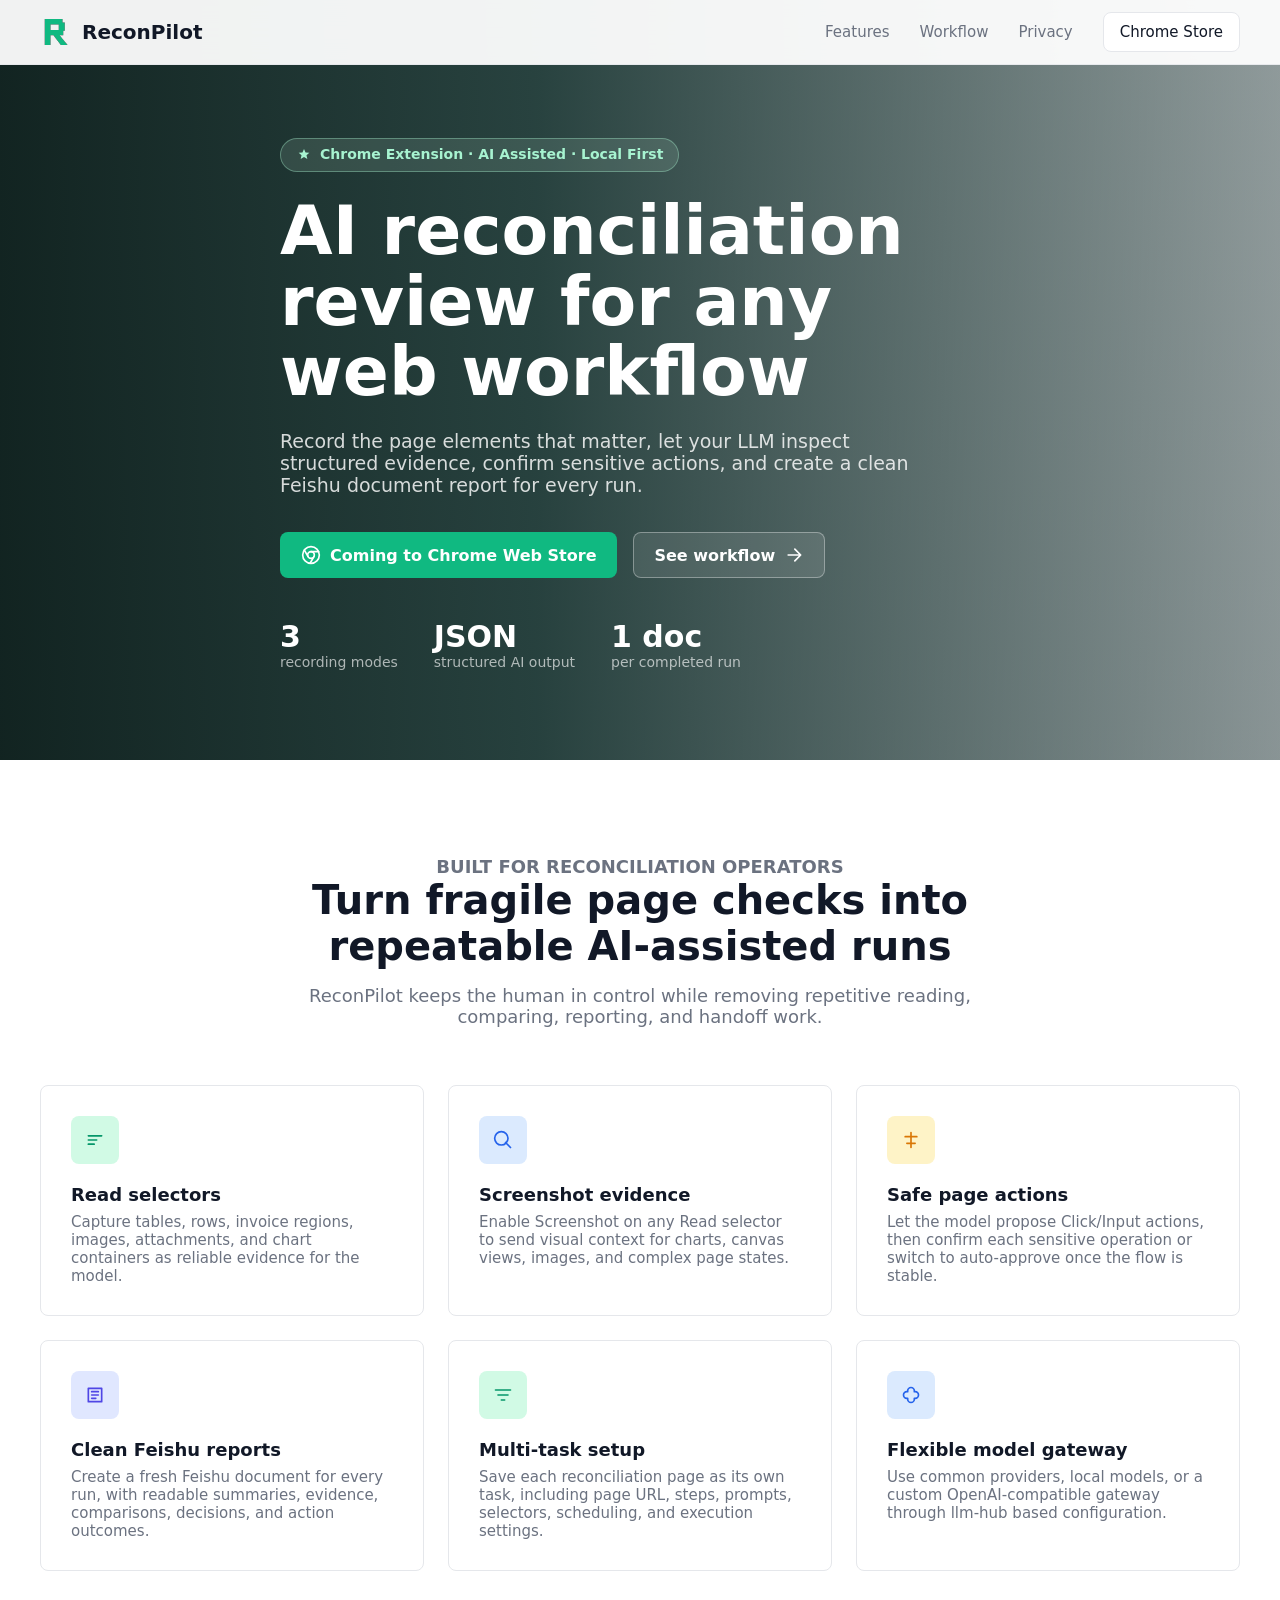
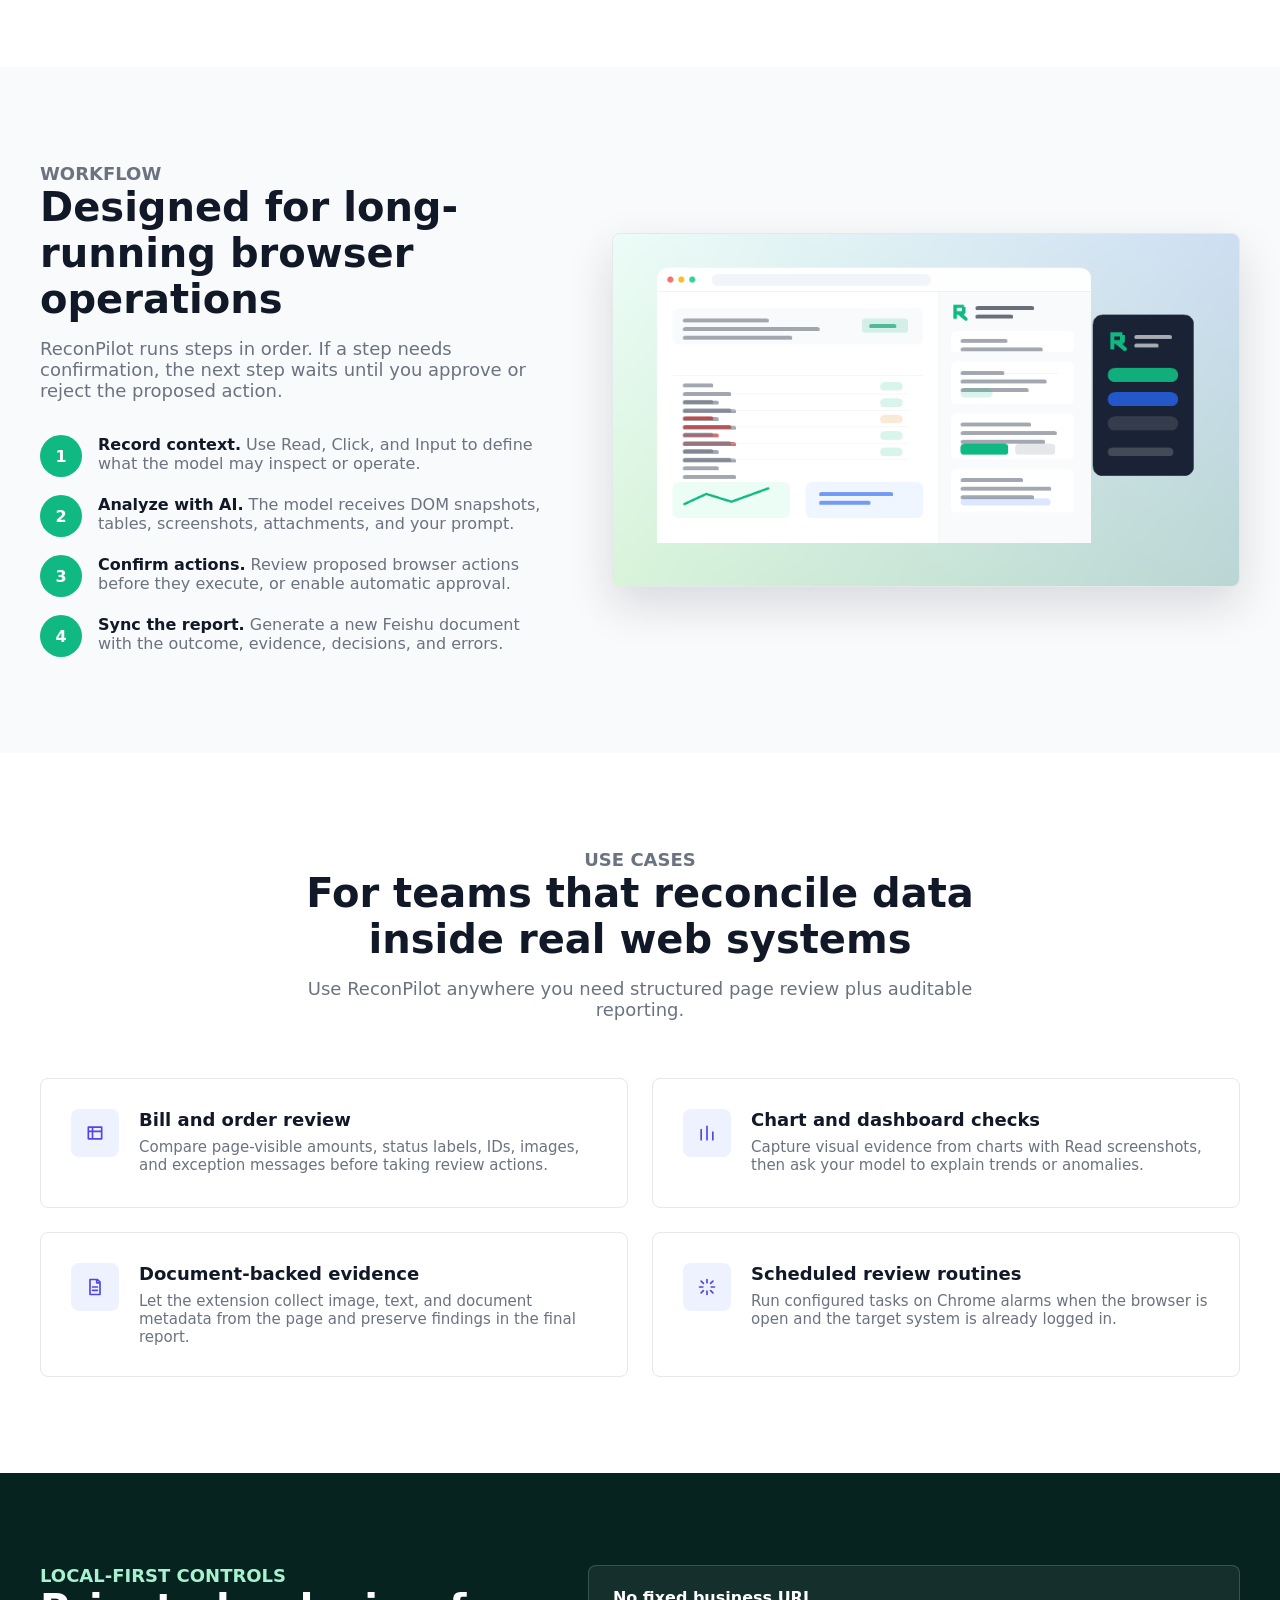
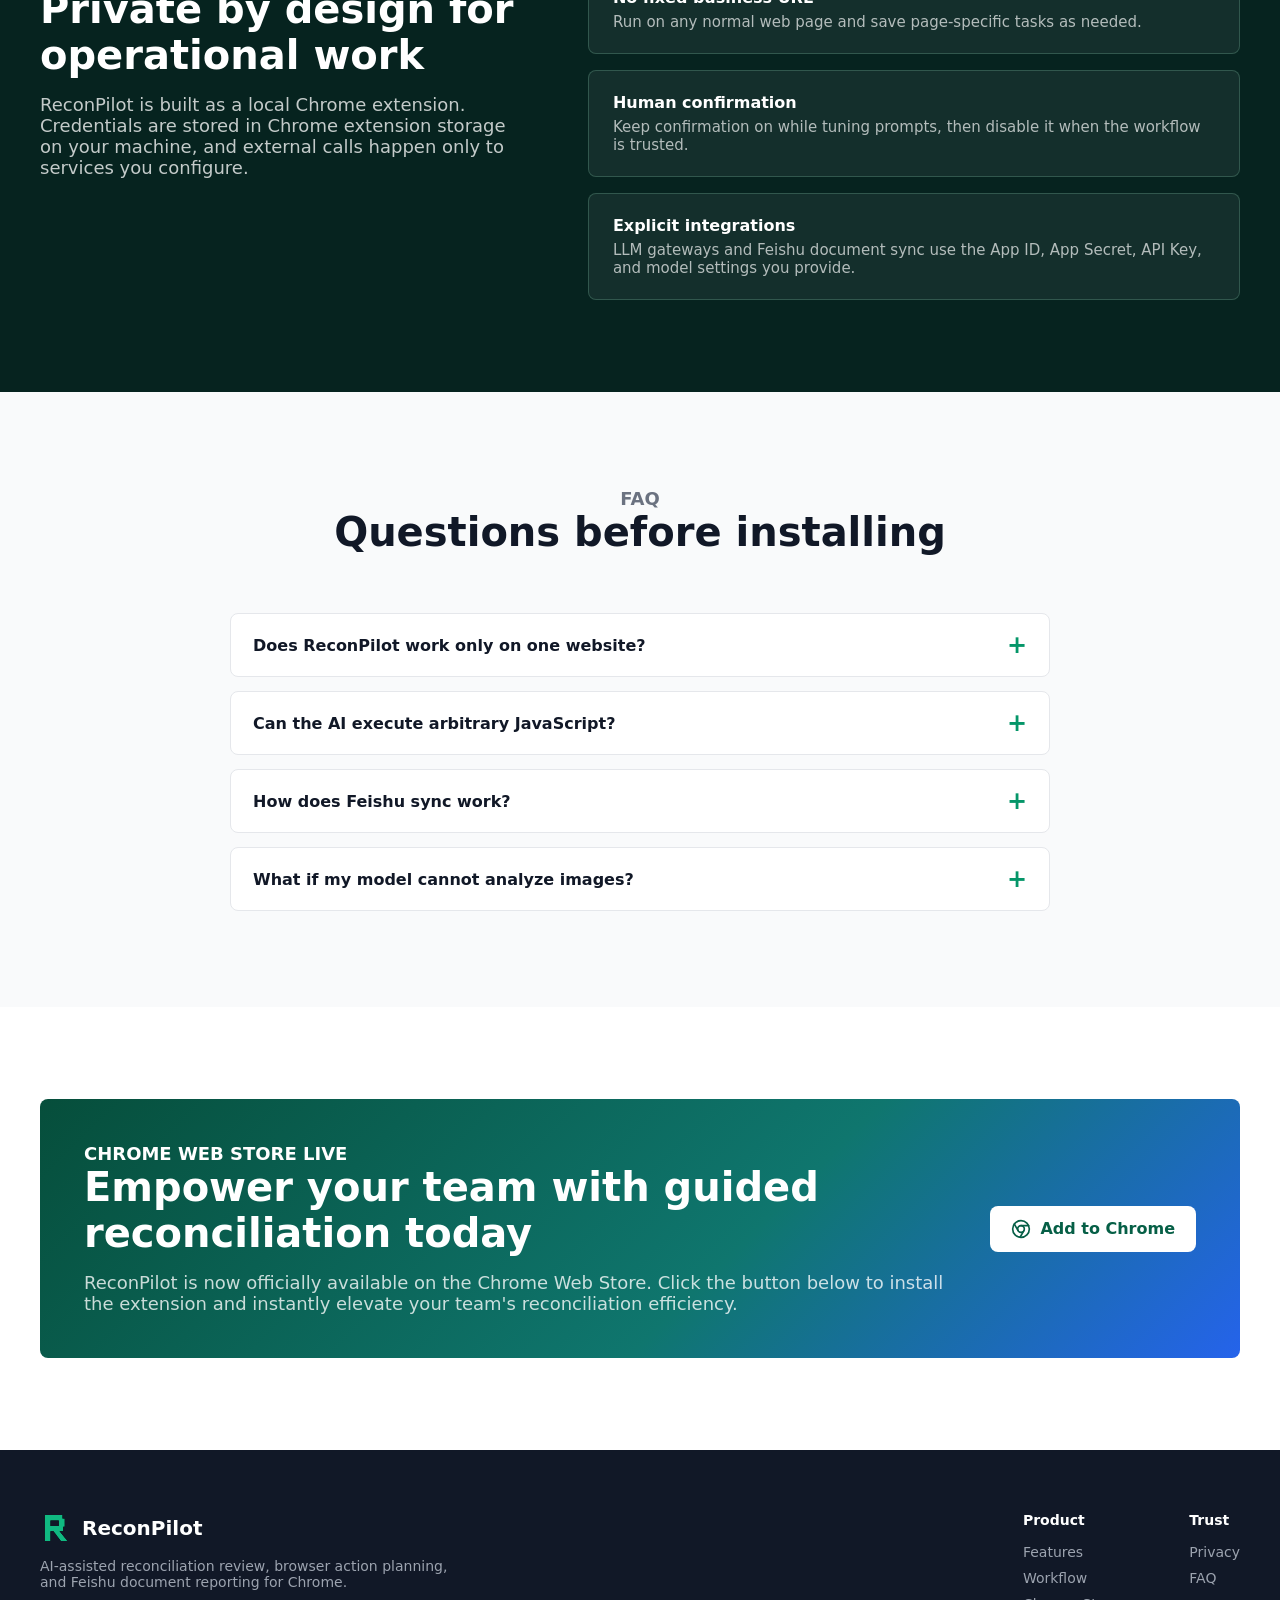
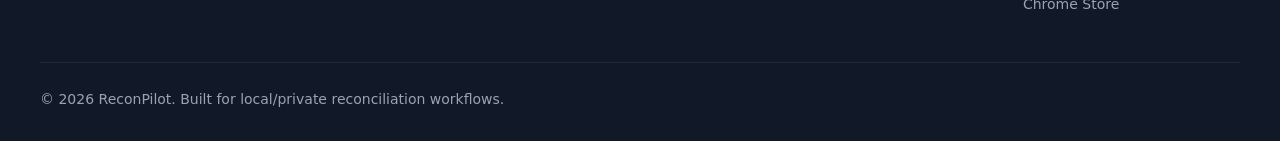
==== commit 98b2aa1c: "feat:Updated to Chrome Web Store" ====
--- a/recon-pilot/index.html
+++ b/recon-pilot/index.html
@@ -287,17 +287,17 @@
       <section class="chrome-store" id="chrome-store">
         <div class="container store-panel">
           <div>
-            <p class="eyebrow">Chrome Web Store ready</p>
-            <h2>Prepare your team for guided reconciliation</h2>
-            <p>Use this page as the product homepage for the Chrome Store listing. Replace the CTA link after the store item is approved.</p>
-          </div>
-          <a class="btn store-btn" href="https://chromewebstore.google.com/detail/reconpilot/afahkhmkcaanljjbncblnnaognannchg" aria-label="Chrome Web Store link placeholder">
+            <p class="eyebrow">CHROME WEB STORE LIVE</p>
+            <h2>Empower your team with guided reconciliation today</h2>
+            <p>ReconPilot is now officially available on the Chrome Web Store. Click the button below to install the extension and instantly elevate your team's reconciliation efficiency.</p>
+          </div>
+          <a class="btn store-btn" href="https://chromewebstore.google.com/detail/reconpilot/afahkhmkcaanljjbncblnnaognannchg" aria-label="Add to Chrome">
             <svg viewBox="0 0 24 24" aria-hidden="true">
               <circle cx="12" cy="12" r="10"></circle>
               <circle cx="12" cy="12" r="4"></circle>
               <path d="M21.2 8H12M4 6.1 8.5 14M10.9 21.9 15.5 14"></path>
             </svg>
-            Coming to Chrome Web Store
+            Add to Chrome
           </a>
         </div>
       </section>
